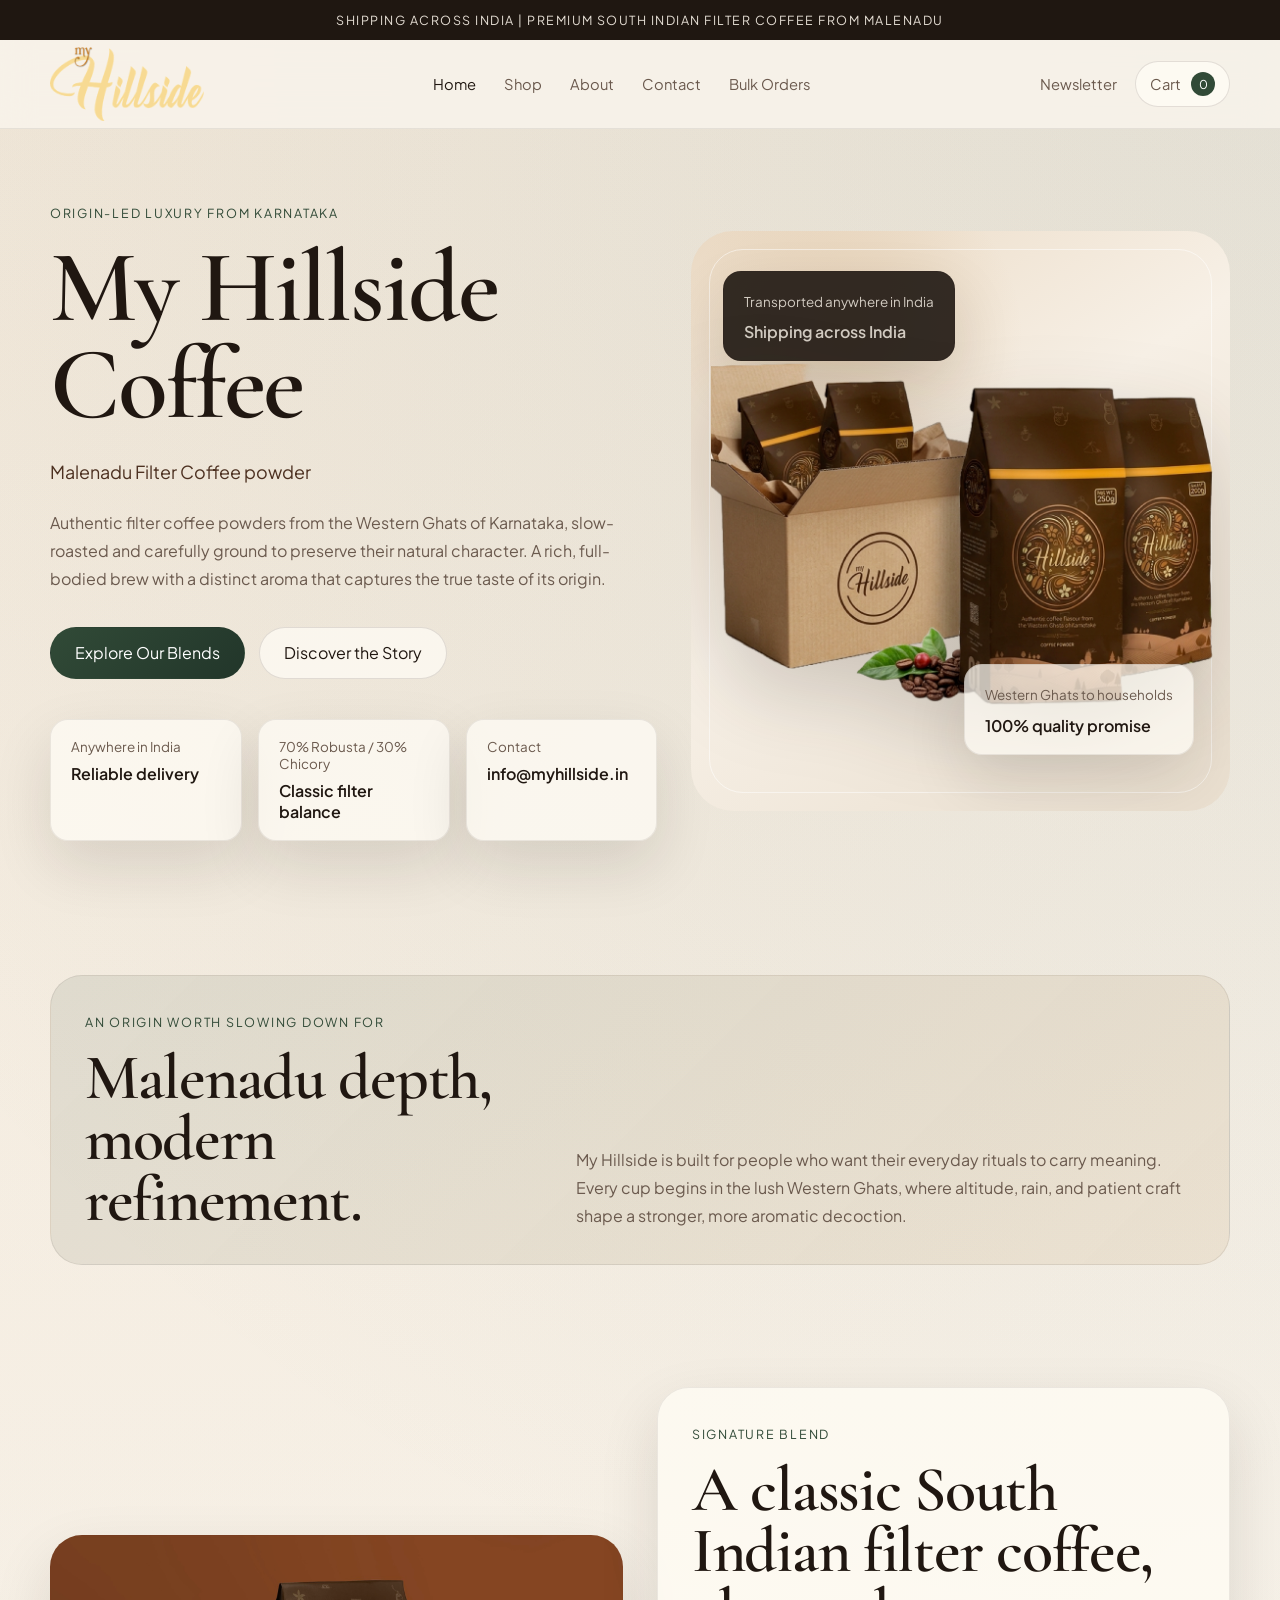
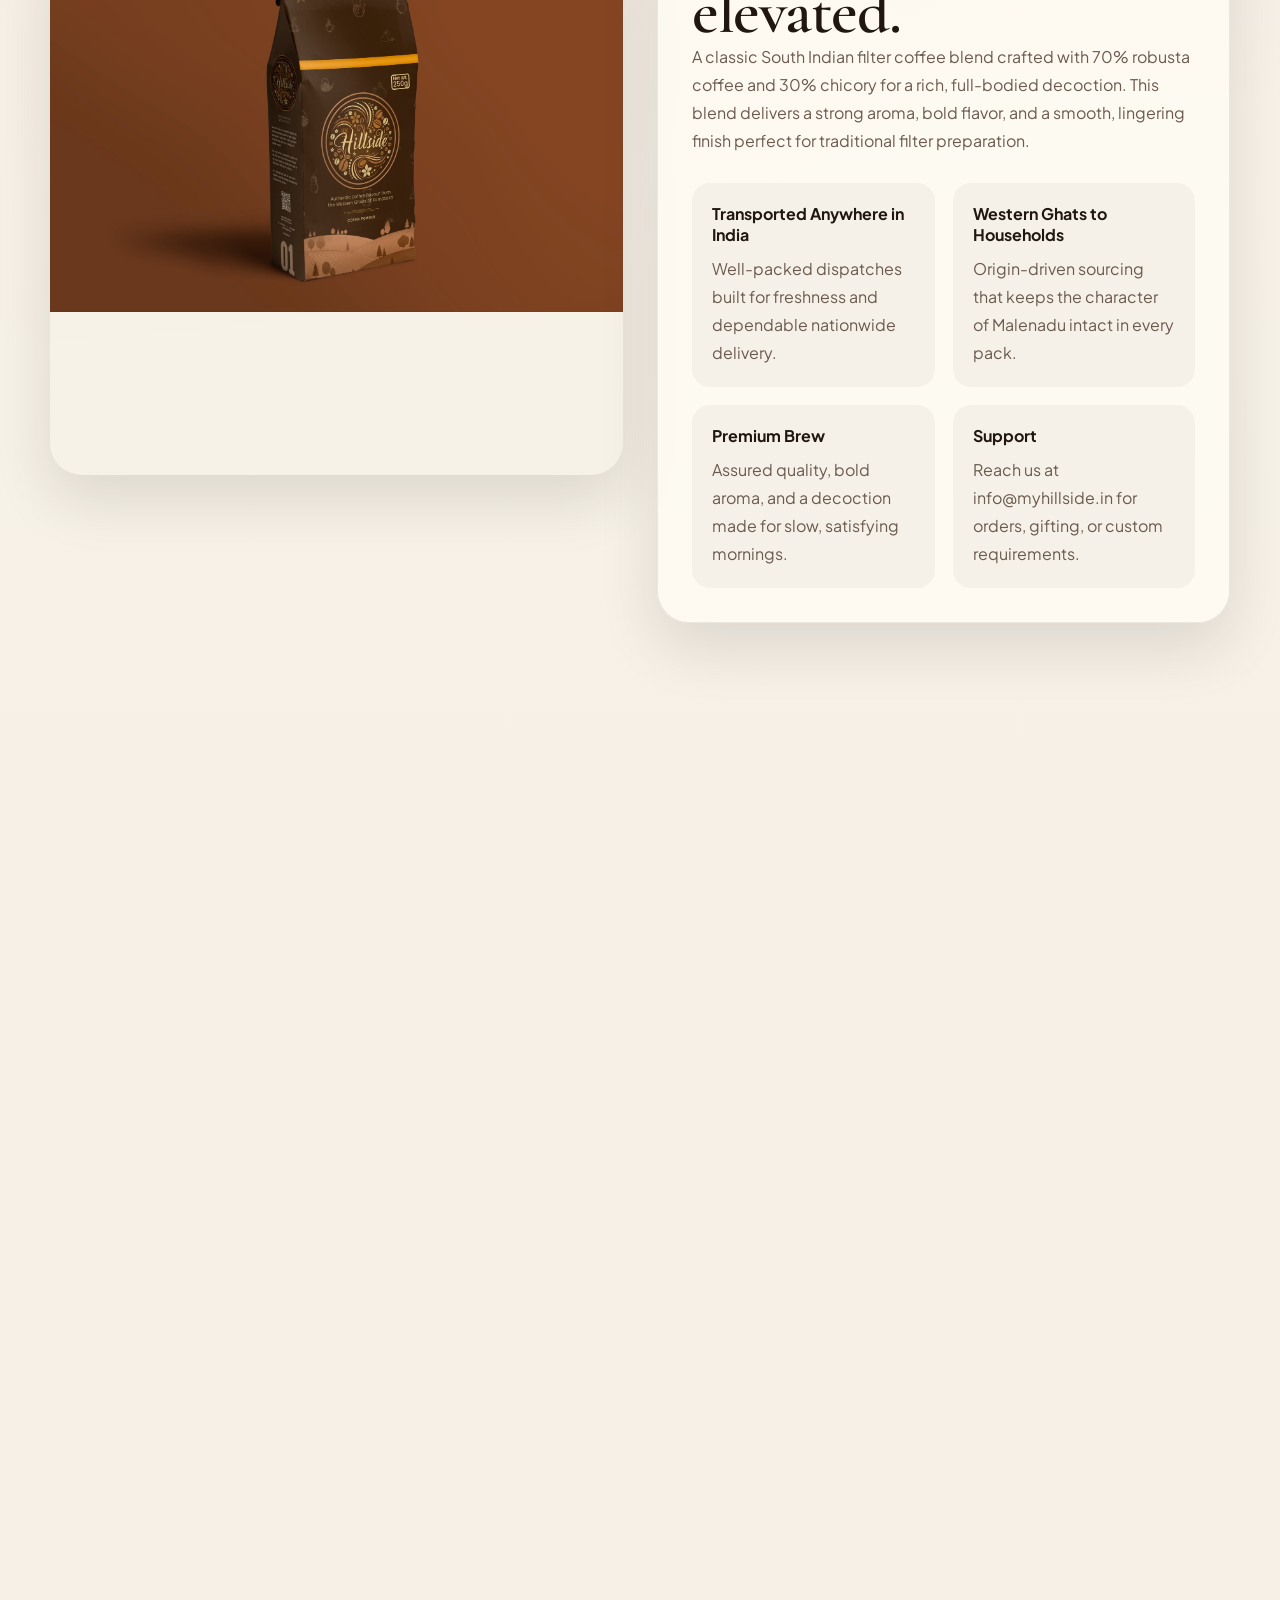
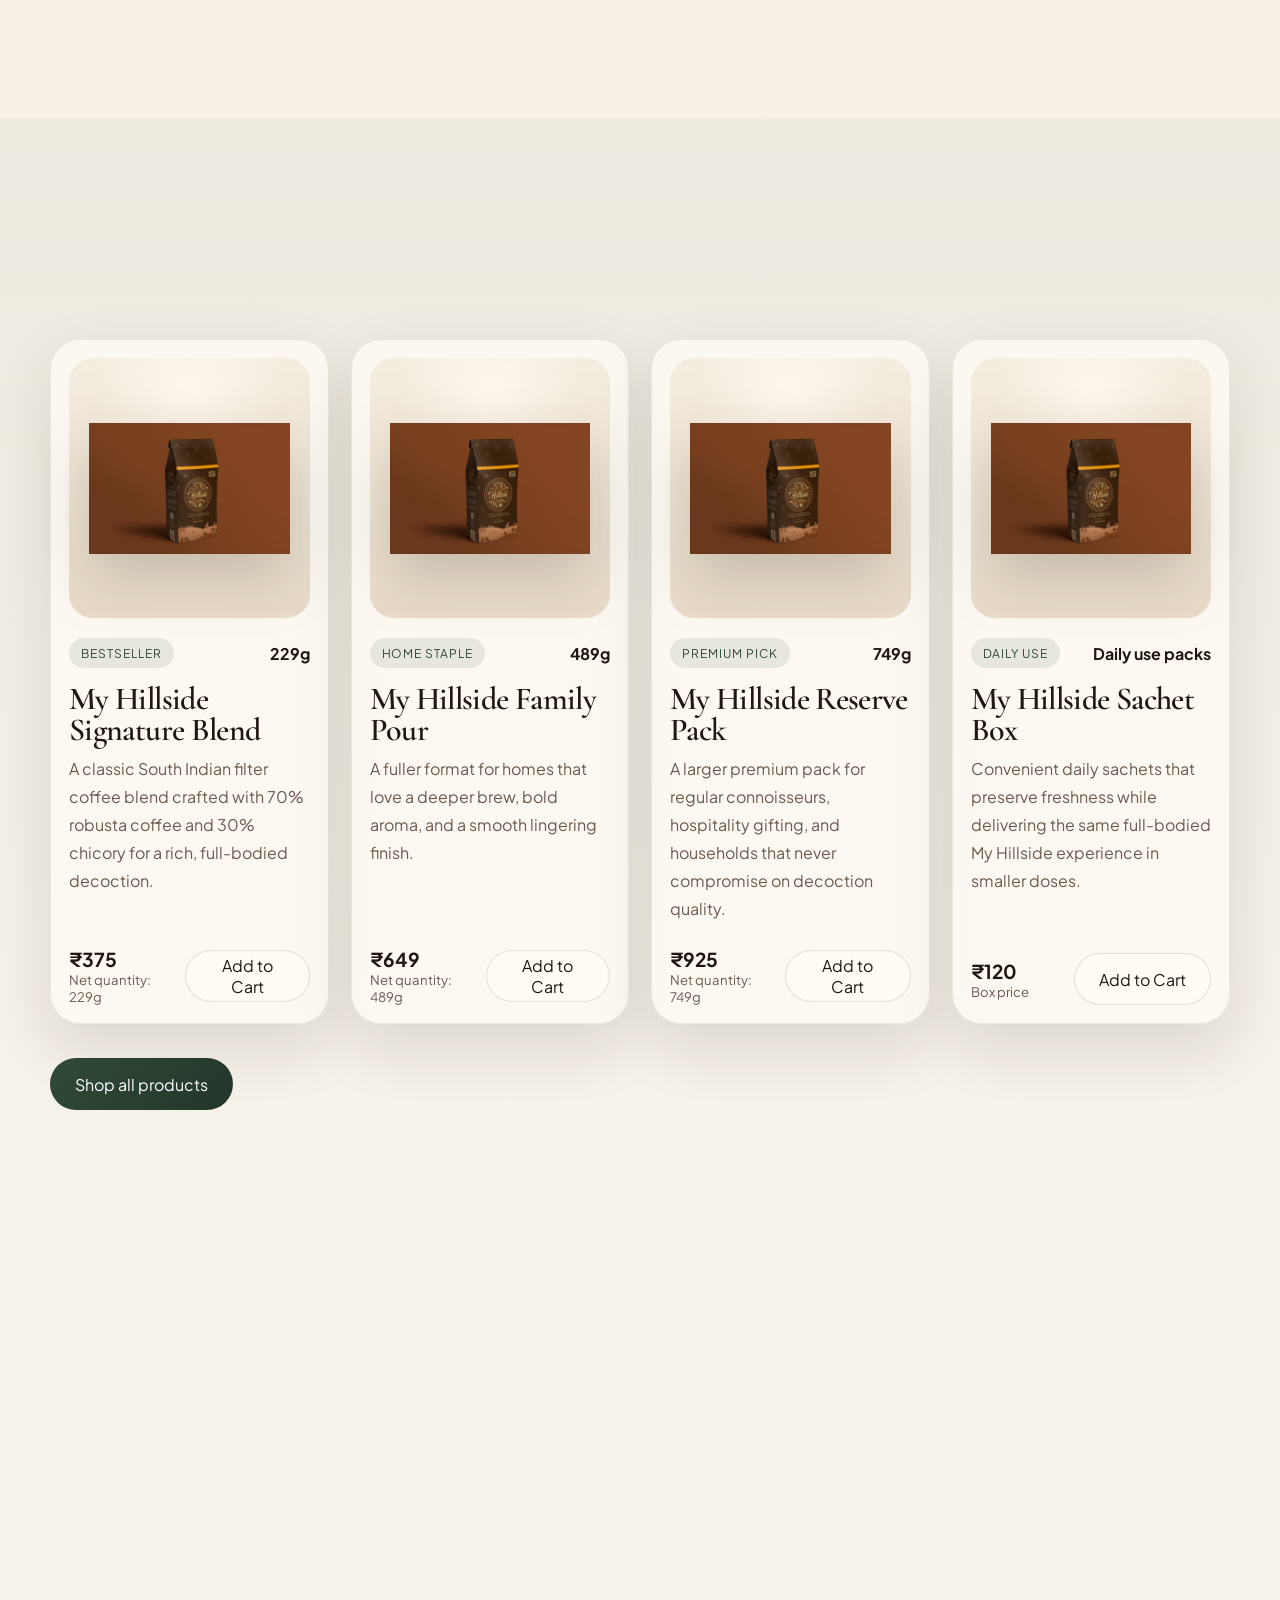
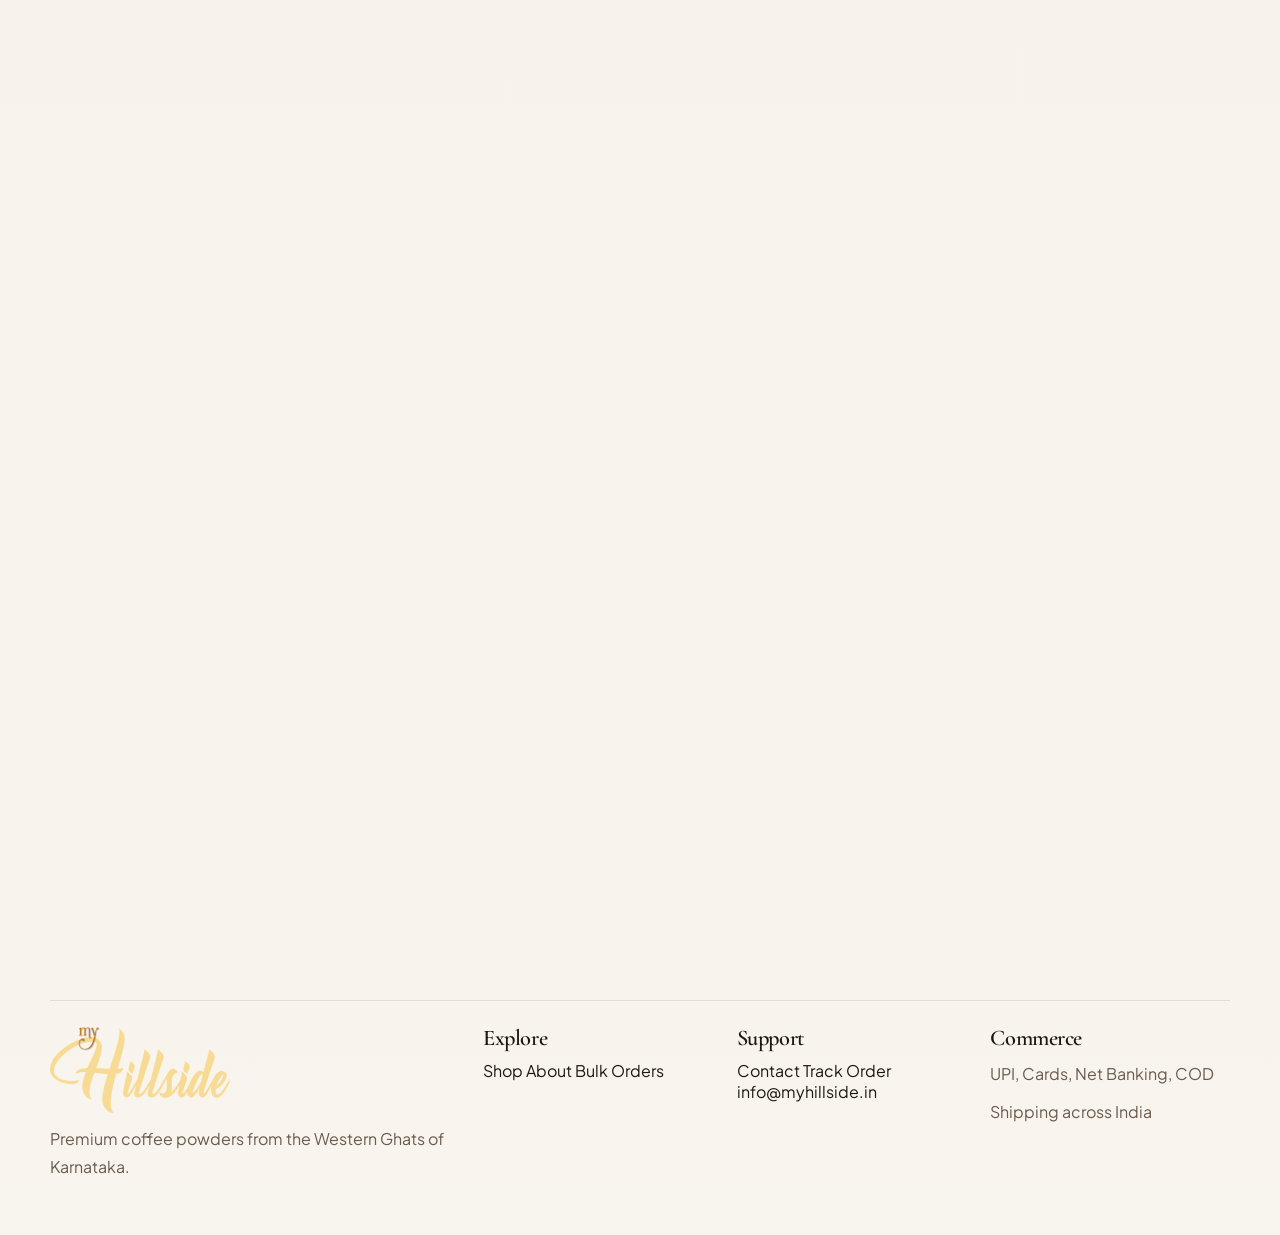
==== index.html @ 34b26cf6 "Initial commit — My Hillside live site Includes all HTML pages, CSS, JS, and image assets. Checkout " ====
<!DOCTYPE html>
<html lang="en">
<head>
  <meta charset="UTF-8">
  <meta name="viewport" content="width=device-width, initial-scale=1.0">
  <title>My Hillside | Premium Malenadu Coffee</title>
  <meta name="description" content="Premium South Indian filter coffee from the misty Western Ghats of Karnataka. Shop authentic Malenadu coffee blends across India.">
  <meta name="keywords" content="My Hillside, Malenadu coffee, South Indian filter coffee, premium coffee powder, Karnataka coffee, Western Ghats coffee">
  <meta name="theme-color" content="#1f1711">
  <meta property="og:title" content="My Hillside | Premium Malenadu Coffee">
  <meta property="og:description" content="From the misty hills of Karnataka's Western Ghats to your cup.">
  <meta property="og:type" content="website">
  <meta property="og:url" content="https://myhillside.in/">
  <meta property="og:image" content="https://myhillside.in/assets/images/hero-pack.png">
  <meta name="twitter:card" content="summary_large_image">
  <link rel="canonical" href="https://myhillside.in/">
  <link rel="icon" href="assets/images/favicon-mark.png" type="image/png">
  <link rel="preconnect" href="https://fonts.googleapis.com">
  <link rel="preconnect" href="https://fonts.gstatic.com" crossorigin>
  <link rel="stylesheet" href="assets/css/styles.css">
  <script type="application/ld+json">
    {
      "@context": "https://schema.org",
      "@type": "Organization",
      "name": "My Hillside",
      "url": "https://myhillside.in",
      "logo": "https://myhillside.in/assets/images/brand-typography.png",
      "contactPoint": {
        "@type": "ContactPoint",
        "contactType": "customer support",
        "email": "info@myhillside.in",
        "areaServed": "IN"
      }
    }
  </script>
  <script src="assets/js/site-config.js" defer></script>
  <script src="assets/js/products.js" defer></script>
  <script src="assets/js/app.js" defer></script>
</head>
<body data-page="home">
  <div class="announcement-bar">Shipping across India | Premium South Indian filter coffee from Malenadu</div>
  <header class="site-header">
    <div class="container header-inner">
      <a class="brand-mark brand-mark-home" href="index.html" aria-label="My Hillside home">
        <img src="assets/images/brand-typography.png" alt="My Hillside" width="180" height="86">
      </a>
      <button class="mobile-nav-toggle" type="button" aria-expanded="false" aria-label="Toggle menu">
        <span></span>
        <span></span>
      </button>
      <nav class="site-nav" data-nav>
        <a class="is-active" href="index.html">Home</a>
        <a href="shop.html">Shop</a>
        <a href="about.html">About</a>
        <a href="contact.html">Contact</a>
        <a href="bulk-orders.html">Bulk Orders</a>
      </nav>
      <div class="header-actions">
        <a class="header-link" href="contact.html#newsletter">Newsletter</a>
        <button class="cart-button" type="button" data-open-cart>
          Cart
          <span class="cart-count" data-cart-count>0</span>
        </button>
      </div>
    </div>
  </header>

  <main>
    <section class="hero-section section-space">
      <div class="container hero-grid">
        <div class="hero-copy reveal">
          <span class="eyebrow">Origin-led luxury from Karnataka</span>
          <h1>My Hillside Coffee</h1>
          <p class="lead">Malenadu Filter Coffee powder</p>
          <p class="hero-body">Authentic filter coffee powders from the Western Ghats of Karnataka, slow-roasted and carefully ground to preserve their natural character. A rich, full-bodied brew with a distinct aroma that captures the true taste of its origin.</p>
          <div class="hero-actions">
            <a class="button button-primary" href="shop.html">Explore Our Blends</a>
            <a class="button button-secondary" href="about.html">Discover the Story</a>
          </div>
          <div class="hero-metrics">
            <div>
              <span>Anywhere in India</span>
              <strong>Reliable delivery</strong>
            </div>
            <div>
              <span>70% Robusta / 30% Chicory</span>
              <strong>Classic filter balance</strong>
            </div>
            <div>
              <span>Contact</span>
              <strong>info@myhillside.in</strong>
            </div>
          </div>
        </div>
        <div class="hero-visual reveal">
          <div class="hero-art">
            <div class="hero-card hero-card-dark">
              <p>Transported anywhere in India</p>
              <strong>Shipping across India</strong>
            </div>
            <img class="hero-pack" src="assets/images/hero-pack.png" alt="My Hillside premium coffee packs" fetchpriority="high">
            <div class="hero-card hero-card-light">
              <p>Western Ghats to households</p>
              <strong>100% quality promise</strong>
            </div>
          </div>
        </div>
      </div>
    </section>

    <section class="story-band">
      <div class="container story-band-grid reveal">
        <div>
          <span class="eyebrow">An origin worth slowing down for</span>
          <h2>Malenadu depth, modern refinement.</h2>
        </div>
        <p>My Hillside is built for people who want their everyday rituals to carry meaning. Every cup begins in the lush Western Ghats, where altitude, rain, and patient craft shape a stronger, more aromatic decoction.</p>
      </div>
    </section>

    <section class="section-space">
      <div class="container split-feature">
        <div class="image-panel reveal">
          <img src="assets/images/product-mockup.jpg" alt="My Hillside coffee pack on warm premium backdrop" loading="lazy">
        </div>
        <div class="copy-panel reveal">
          <span class="eyebrow">Signature blend</span>
          <h2>A classic South Indian filter coffee, elevated.</h2>
          <p>A classic South Indian filter coffee blend crafted with 70% robusta coffee and 30% chicory for a rich, full-bodied decoction. This blend delivers a strong aroma, bold flavor, and a smooth, lingering finish perfect for traditional filter preparation.</p>
          <div class="value-grid">
            <article>
              <strong>Transported Anywhere in India</strong>
              <p>Well-packed dispatches built for freshness and dependable nationwide delivery.</p>
            </article>
            <article>
              <strong>Western Ghats to Households</strong>
              <p>Origin-driven sourcing that keeps the character of Malenadu intact in every pack.</p>
            </article>
            <article>
              <strong>Premium Brew</strong>
              <p>Assured quality, bold aroma, and a decoction made for slow, satisfying mornings.</p>
            </article>
            <article>
              <strong>Support</strong>
              <p>Reach us at info@myhillside.in for orders, gifting, or custom requirements.</p>
            </article>
          </div>
        </div>
      </div>
    </section>

    <section class="section-space process-section">
      <div class="container">
        <div class="section-heading reveal">
          <span class="eyebrow">How we prepare</span>
          <h2>A story of patience, warmth, and proportion.</h2>
          <p>Each batch is made to feel considered. We keep the process honest so the final cup feels layered, rounded, and unmistakably South Indian.</p>
        </div>
        <div class="process-grid">
          <article class="process-card reveal">
            <img src="assets/images/coffee-flowers.png" alt="Coffee flowers and beans" loading="lazy">
            <div>
              <span>01</span>
              <h3>Handpicked coffee seeds</h3>
              <p>We begin with carefully selected beans that carry the strength and aroma expected from Malenadu-grown coffee.</p>
            </div>
          </article>
          <article class="process-card reveal">
            <img src="assets/images/coffee-beans.png" alt="Coffee beans and grounds with leaves" loading="lazy">
            <div>
              <span>02</span>
              <h3>Sun-dried for days</h3>
              <p>The beans are dried gradually to preserve their natural oils, helping build body and fragrance without rushing the process.</p>
            </div>
          </article>
          <article class="process-card reveal">
            <img src="assets/images/process-roast.jpg" alt="Coffee beans being slowly roasted" loading="lazy">
            <div>
              <span>03</span>
              <h3>Slowly roasted</h3>
              <p>Roasting is kept slow and controlled so the blend develops a fuller profile with depth, balance, and warmth.</p>
            </div>
          </article>
          <article class="process-card reveal">
            <img src="assets/images/process-ground.jpg" alt="Ground coffee prepared for blending" loading="lazy">
            <div>
              <span>04</span>
              <h3>Finished with 30% chicory</h3>
              <p>Our final 70:30 ratio creates the classic thick decoction, strong aroma, and smooth lingering finish that defines a premium filter coffee experience.</p>
            </div>
          </article>
        </div>
      </div>
    </section>

    <section class="section-space featured-shop">
      <div class="container">
        <div class="section-heading reveal">
          <span class="eyebrow">Shop the collection</span>
          <h2>Choose your ritual.</h2>
        </div>
        <div class="product-grid" data-product-grid="featured"></div>
        <div class="section-cta reveal">
          <a class="button button-primary" href="shop.html">Shop all products</a>
        </div>
      </div>
    </section>

    <section class="section-space lifestyle-panel">
      <div class="container lifestyle-grid reveal">
        <div>
          <span class="eyebrow">Payments and convenience</span>
          <h2>Designed for premium ease.</h2>
        </div>
        <div class="lifestyle-points">
          <p>Accept UPI, debit cards, credit cards, net banking, and cash on delivery through a Razorpay-style checkout flow.</p>
          <p>Save your cart, track your order, and subscribe for first access to new blends and festive gifting drops.</p>
          <p>Every touchpoint is designed to feel polished, calm, and unmistakably premium.</p>
        </div>
      </div>
    </section>

    <section class="section-space b2b-teaser">
      <div class="container teaser-grid reveal">
        <div>
          <span class="eyebrow">For cafes, hotels, and resellers</span>
          <h2>Wholesale &amp; HoReCa Orders</h2>
          <p>Need consistent supply for hospitality, retail shelves, or corporate gifting? We support bulk inquiries starting at 50kg with custom pricing and monthly recurring orders.</p>
        </div>
        <a class="button button-primary" href="bulk-orders.html">Talk bulk orders</a>
      </div>
    </section>

    <section class="section-space newsletter-block" id="newsletter">
      <div class="container newsletter-card reveal">
        <div>
          <span class="eyebrow">Stay in the loop</span>
          <h2>Receive origin stories, launch drops, and brewing notes.</h2>
        </div>
        <form class="newsletter-form" data-form-type="newsletter">
          <label class="sr-only" for="newsletter-email-home">Email address</label>
          <input id="newsletter-email-home" name="email" type="email" placeholder="Enter your email" required>
          <button class="button button-primary" type="submit">Join the list</button>
        </form>
      </div>
    </section>
  </main>

  <footer class="site-footer">
    <div class="container footer-grid">
      <div>
        <img class="footer-wordmark" src="assets/images/brand-typography.png" alt="My Hillside">
        <p>Premium coffee powders from the Western Ghats of Karnataka.</p>
      </div>
      <div>
        <h3>Explore</h3>
        <a href="shop.html">Shop</a>
        <a href="about.html">About</a>
        <a href="bulk-orders.html">Bulk Orders</a>
      </div>
      <div>
        <h3>Support</h3>
        <a href="contact.html">Contact</a>
        <a href="contact.html#tracking">Track Order</a>
        <a href="mailto:info@myhillside.in">info@myhillside.in</a>
      </div>
      <div>
        <h3>Commerce</h3>
        <p>UPI, Cards, Net Banking, COD</p>
        <p>Shipping across India</p>
      </div>
    </div>
  </footer>

  <div class="cart-drawer" data-cart-drawer aria-hidden="true">
    <div class="cart-backdrop" data-close-cart></div>
    <aside class="cart-panel">
      <button class="cart-close" type="button" data-close-cart aria-label="Close cart">+</button>
      <div class="cart-panel-header">
        <span class="eyebrow">Your selections</span>
        <h2>Shopping cart</h2>
      </div>
      <div class="cart-items" data-cart-items></div>
      <div class="cart-summary">
        <div><span>Subtotal</span><strong data-cart-subtotal>₹0</strong></div>
        <div><span>Shipping</span><strong data-cart-shipping>Calculated at checkout</strong></div>
        <div><span>Total</span><strong data-cart-total>₹0</strong></div>
      </div>
      <button class="button button-primary button-block" type="button" data-open-checkout>Proceed to Checkout</button>
    </aside>
  </div>

  <div class="checkout-modal" data-checkout-modal aria-hidden="true">
    <div class="checkout-backdrop" data-close-checkout></div>
    <section class="checkout-panel">
      <button class="cart-close" type="button" data-close-checkout aria-label="Close checkout">+</button>
      <span class="eyebrow">Secure checkout</span>
      <h2>Complete your order</h2>
      <form class="checkout-form" data-checkout-form>
        <input name="name" type="text" placeholder="Full name" required>
        <input name="phone" type="tel" placeholder="Phone number" required>
        <input name="email" type="email" placeholder="Email address" required>
        <textarea name="address" placeholder="Delivery address" rows="4" required></textarea>
        <div class="field-row">
          <input name="city" type="text" placeholder="City" required>
          <input name="pincode" type="text" placeholder="PIN code" required>
        </div>
        <div class="payment-options">
          <label><input type="radio" name="paymentMethod" value="upi" checked> UPI</label>
          <label><input type="radio" name="paymentMethod" value="card"> Debit/Credit Card</label>
          <label><input type="radio" name="paymentMethod" value="netbanking"> Net Banking</label>
          <label><input type="radio" name="paymentMethod" value="cod"> Cash on Delivery</label>
        </div>
        <button class="button button-primary button-block" type="submit">Pay Securely</button>
        <p class="form-note">Razorpay-style checkout is ready to activate once you add your live key in <code>assets/js/site-config.js</code>.</p>
      </form>
      <div class="checkout-success" data-checkout-success hidden>
        <h3>Order placed successfully.</h3>
        <p data-checkout-message></p>
        <a class="button button-secondary" href="contact.html#tracking">Track your order</a>
      </div>
    </section>
  </div>

  <a class="whatsapp-fab is-hidden" data-whatsapp-link href="#" target="_blank" rel="noopener">WhatsApp</a>
</body>
</html>
---- assets/css/styles.css ----
@import url("https://fonts.googleapis.com/css2?family=Cormorant+Garamond:wght@500;600;700&family=Plus+Jakarta+Sans:wght@400;500;600;700&display=swap");

:root {
  --bg: #f5efe6;
  --surface: #fbf8f2;
  --surface-strong: #f1e3d0;
  --card: rgba(255, 252, 245, 0.76);
  --ink: #201711;
  --muted: #6b5a4e;
  --line: rgba(32, 23, 17, 0.12);
  --coffee: #4d3121;
  --coffee-deep: #1f1711;
  --forest: #314a37;
  --gold: #c19153;
  --shadow: 0 24px 60px rgba(31, 23, 17, 0.12);
  --radius-xl: 32px;
  --radius-lg: 24px;
  --radius-md: 18px;
  --container: min(1180px, calc(100vw - 32px));
}

*,
*::before,
*::after {
  box-sizing: border-box;
}

html {
  scroll-behavior: smooth;
}

body {
  margin: 0;
  font-family: "Plus Jakarta Sans", sans-serif;
  color: var(--ink);
  background:
    radial-gradient(circle at top left, rgba(193, 145, 83, 0.12), transparent 32%),
    radial-gradient(circle at top right, rgba(49, 74, 55, 0.1), transparent 28%),
    linear-gradient(180deg, #f9f4ec 0%, #f6f0e6 45%, #f8f4ee 100%);
}

img {
  display: block;
  max-width: 100%;
}

a {
  color: inherit;
  text-decoration: none;
}

button,
input,
textarea {
  font: inherit;
}

.container {
  width: var(--container);
  margin: 0 auto;
}

.section-space {
  padding: 88px 0;
}

.announcement-bar {
  padding: 12px 16px;
  background: var(--coffee-deep);
  color: rgba(255, 248, 238, 0.88);
  text-align: center;
  font-size: 0.78rem;
  letter-spacing: 0.12em;
  text-transform: uppercase;
}

.site-header {
  position: sticky;
  top: 0;
  z-index: 30;
  backdrop-filter: blur(16px);
  background: rgba(249, 244, 236, 0.86);
  border-bottom: 1px solid rgba(32, 23, 17, 0.08);
}

.header-inner {
  display: grid;
  grid-template-columns: auto 1fr auto;
  align-items: center;
  gap: 20px;
  min-height: 88px;
}

.brand-mark img {
  width: 54px;
  height: 54px;
  object-fit: contain;
}

.brand-mark-home img {
  width: clamp(116px, 12vw, 168px);
  height: auto;
}

.header-wordmark {
  width: clamp(116px, 12vw, 168px);
  height: auto;
  object-fit: contain;
}

.site-nav {
  display: flex;
  justify-content: center;
  gap: 28px;
}

.site-nav a,
.header-link,
.cart-button {
  font-size: 0.92rem;
  color: var(--muted);
  transition: color 180ms ease;
}

.site-nav a:hover,
.site-nav a.is-active,
.header-link:hover,
.cart-button:hover {
  color: var(--ink);
}

.header-actions {
  display: flex;
  align-items: center;
  justify-content: flex-end;
  gap: 18px;
}

.cart-button {
  display: inline-flex;
  align-items: center;
  gap: 10px;
  padding: 10px 14px;
  border-radius: 999px;
  border: 1px solid var(--line);
  background: rgba(255, 252, 245, 0.75);
  cursor: pointer;
}

.cart-count {
  display: inline-grid;
  place-items: center;
  min-width: 24px;
  height: 24px;
  padding: 0 7px;
  border-radius: 999px;
  background: var(--forest);
  color: #fff;
  font-size: 0.76rem;
}

.mobile-nav-toggle {
  display: none;
  justify-self: end;
  width: 48px;
  height: 48px;
  padding: 0;
  border: 1px solid var(--line);
  border-radius: 999px;
  background: rgba(255, 252, 245, 0.76);
}

.mobile-nav-toggle span {
  display: block;
  width: 18px;
  height: 2px;
  margin: 6px auto;
  background: var(--ink);
}

.eyebrow {
  display: inline-block;
  margin-bottom: 18px;
  color: var(--forest);
  letter-spacing: 0.14em;
  font-size: 0.78rem;
  text-transform: uppercase;
}

h1,
h2,
h3 {
  margin: 0;
  font-family: "Cormorant Garamond", serif;
  font-weight: 600;
  line-height: 0.95;
  letter-spacing: -0.02em;
}

h1 {
  font-size: clamp(3rem, 8vw, 6.4rem);
}

h2 {
  font-size: clamp(2.25rem, 5vw, 4rem);
}

h3 {
  font-size: clamp(1.35rem, 3vw, 2rem);
}

p {
  margin: 0;
  color: var(--muted);
  line-height: 1.75;
}

.lead {
  margin-top: 22px;
  font-size: 1.12rem;
  color: var(--coffee);
}

.hero-body,
.page-hero p {
  margin-top: 22px;
  max-width: 580px;
}

.hero-section {
  padding: 72px 0 100px;
}

.hero-grid,
.page-hero-grid,
.split-feature,
.teaser-grid,
.lifestyle-grid,
.story-band-grid,
.form-layout,
.two-column-panel {
  display: grid;
  gap: 34px;
}

.hero-grid {
  grid-template-columns: 1.06fr 0.94fr;
  align-items: center;
}

.hero-actions,
.section-cta {
  display: flex;
  flex-wrap: wrap;
  gap: 14px;
  margin-top: 34px;
}

.button {
  display: inline-flex;
  align-items: center;
  justify-content: center;
  min-height: 52px;
  padding: 0 24px;
  border: 1px solid transparent;
  border-radius: 999px;
  cursor: pointer;
  transition: transform 180ms ease, box-shadow 180ms ease, background 180ms ease, color 180ms ease;
}

.button:hover {
  transform: translateY(-2px);
  box-shadow: 0 18px 30px rgba(31, 23, 17, 0.14);
}

.button-primary {
  background: linear-gradient(135deg, var(--forest), #22362a);
  color: #fff;
}

.button-secondary {
  background: rgba(255, 252, 245, 0.72);
  border-color: var(--line);
  color: var(--ink);
}

.button-block {
  width: 100%;
}

.hero-metrics {
  display: grid;
  grid-template-columns: repeat(3, minmax(0, 1fr));
  gap: 16px;
  margin-top: 40px;
}

.hero-metrics div,
.hero-card,
.list-card,
.contact-cards article {
  padding: 18px 20px;
  border: 1px solid rgba(32, 23, 17, 0.08);
  border-radius: var(--radius-md);
  background: rgba(255, 252, 245, 0.72);
  box-shadow: var(--shadow);
}

.hero-metrics span,
.hero-card p,
.contact-cards span {
  display: block;
  color: var(--muted);
  font-size: 0.84rem;
}

.hero-metrics strong,
.hero-card strong,
.contact-cards strong,
.contact-cards a {
  display: block;
  margin-top: 8px;
  color: var(--ink);
  font-weight: 600;
}

.hero-art {
  position: relative;
  min-height: 580px;
  border-radius: 42px;
  background:
    radial-gradient(circle at 30% 18%, rgba(193, 145, 83, 0.22), transparent 28%),
    radial-gradient(circle at 72% 66%, rgba(49, 74, 55, 0.18), transparent 26%),
    linear-gradient(145deg, #ead9c3 0%, #f7f0e6 46%, #e9dece 100%);
  overflow: hidden;
}

.hero-art::before {
  content: "";
  position: absolute;
  inset: 18px;
  border-radius: 34px;
  border: 1px solid rgba(255, 255, 255, 0.5);
}

.hero-pack {
  position: absolute;
  right: -20px;
  bottom: 0;
  width: min(620px, 100%);
  filter: drop-shadow(0 30px 40px rgba(31, 23, 17, 0.18));
}

.hero-card {
  position: absolute;
  max-width: 240px;
}

.hero-card-dark {
  top: 40px;
  left: 32px;
  background: rgba(31, 23, 17, 0.9);
  color: rgba(255, 248, 238, 0.78);
}

.hero-card-dark strong,
.hero-card-dark p {
  color: inherit;
}

.hero-card-light {
  right: 36px;
  bottom: 56px;
}

.story-band {
  padding: 34px 0;
}

.story-band-grid {
  grid-template-columns: 0.85fr 1.15fr;
  align-items: end;
  padding: 34px;
  border-radius: var(--radius-xl);
  background: linear-gradient(135deg, rgba(49, 74, 55, 0.1), rgba(193, 145, 83, 0.12));
  border: 1px solid rgba(32, 23, 17, 0.08);
}

.split-feature,
.two-column-panel,
.teaser-grid {
  grid-template-columns: repeat(2, minmax(0, 1fr));
  align-items: center;
}

.image-panel img,
.process-card img {
  width: 100%;
  height: 100%;
  object-fit: cover;
}

.image-panel {
  min-height: 540px;
  overflow: hidden;
  border-radius: var(--radius-xl);
  box-shadow: var(--shadow);
}

.copy-panel,
.newsletter-card,
.timeline-item,
.form-card {
  padding: 34px;
  border-radius: var(--radius-xl);
  background: rgba(255, 252, 245, 0.74);
  border: 1px solid rgba(32, 23, 17, 0.08);
  box-shadow: var(--shadow);
}

.value-grid {
  display: grid;
  grid-template-columns: repeat(2, minmax(0, 1fr));
  gap: 18px;
  margin-top: 28px;
}

.value-grid article {
  padding: 20px;
  border-radius: var(--radius-md);
  background: rgba(245, 239, 230, 0.8);
}

.value-grid strong {
  display: block;
  margin-bottom: 10px;
}

.section-heading {
  max-width: 700px;
}

.section-heading p {
  margin-top: 18px;
}

.process-grid {
  display: grid;
  grid-template-columns: repeat(2, minmax(0, 1fr));
  gap: 24px;
  margin-top: 36px;
}

.process-card {
  display: grid;
  grid-template-columns: 180px 1fr;
  gap: 20px;
  align-items: center;
  overflow: hidden;
  min-height: 220px;
  padding: 18px;
  border-radius: var(--radius-xl);
  border: 1px solid rgba(32, 23, 17, 0.08);
  background: rgba(255, 252, 245, 0.76);
  box-shadow: var(--shadow);
}

.process-card img {
  border-radius: var(--radius-lg);
  min-height: 184px;
}

.process-card span,
.timeline-item span {
  display: inline-block;
  margin-bottom: 10px;
  color: var(--gold);
  font-size: 0.9rem;
  font-weight: 700;
  letter-spacing: 0.08em;
}

.featured-shop {
  background: linear-gradient(180deg, rgba(49, 74, 55, 0.04), transparent);
}

.product-grid {
  display: grid;
  grid-template-columns: repeat(4, minmax(0, 1fr));
  gap: 22px;
  margin-top: 34px;
}

.product-card {
  display: flex;
  flex-direction: column;
  min-height: 100%;
  padding: 18px;
  border-radius: 30px;
  background: rgba(255, 252, 245, 0.78);
  border: 1px solid rgba(32, 23, 17, 0.08);
  box-shadow: var(--shadow);
  transition: transform 220ms ease, box-shadow 220ms ease;
}

.product-card:hover {
  transform: translateY(-6px);
  box-shadow: 0 26px 50px rgba(31, 23, 17, 0.16);
}

.product-image-wrap {
  display: grid;
  place-items: center;
  min-height: 260px;
  padding: 20px;
  border-radius: 24px;
  background:
    radial-gradient(circle at 50% 12%, rgba(255, 248, 238, 0.88), transparent 36%),
    linear-gradient(180deg, rgba(244, 236, 223, 0.96), rgba(229, 214, 194, 0.88));
}

.product-image-wrap img {
  max-height: 252px;
  object-fit: contain;
  object-position: center;
  filter: drop-shadow(0 24px 28px rgba(31, 23, 17, 0.18));
  transition: transform 220ms ease;
}

.product-card:hover .product-image-wrap img {
  transform: scale(1.04);
}

.product-meta {
  display: flex;
  align-items: center;
  justify-content: space-between;
  gap: 12px;
  margin-top: 20px;
}

.product-meta span {
  display: inline-flex;
  align-items: center;
  justify-content: center;
  height: 30px;
  padding: 0 12px;
  border-radius: 999px;
  background: rgba(49, 74, 55, 0.1);
  color: var(--forest);
  font-size: 0.75rem;
  letter-spacing: 0.08em;
  text-transform: uppercase;
}

.product-card h3 {
  margin-top: 16px;
  font-size: 2rem;
}

.product-card p {
  margin-top: 10px;
}

.product-footer {
  display: flex;
  align-items: center;
  justify-content: space-between;
  gap: 16px;
  margin-top: auto;
  padding-top: 24px;
}

.product-price {
  display: block;
  color: var(--ink);
  font-size: 1.2rem;
  font-weight: 700;
}

.product-note {
  display: block;
  color: var(--muted);
  font-size: 0.82rem;
}

.page-hero {
  padding: 72px 0 40px;
}

.page-hero-shop {
  padding-bottom: 20px;
}

.page-hero-grid {
  grid-template-columns: repeat(2, minmax(0, 1fr));
  align-items: center;
}

.page-hero-stats,
.contact-cards,
.timeline-grid {
  display: grid;
  gap: 18px;
}

.page-hero-stats div {
  padding: 20px;
  border-radius: var(--radius-md);
  background: rgba(255, 252, 245, 0.78);
  border: 1px solid rgba(32, 23, 17, 0.08);
  box-shadow: var(--shadow);
}

.page-hero-stats strong {
  display: block;
  color: var(--ink);
  font-size: 1.1rem;
}

.page-hero-stats span {
  display: block;
  margin-top: 6px;
  color: var(--muted);
}

.filter-bar {
  display: flex;
  flex-wrap: wrap;
  gap: 12px;
}

.filter-button {
  min-height: 44px;
  padding: 0 18px;
  border: 1px solid var(--line);
  border-radius: 999px;
  background: rgba(255, 252, 245, 0.74);
  color: var(--muted);
  cursor: pointer;
}

.filter-button.is-active {
  background: var(--coffee-deep);
  color: #fff;
}

.list-card {
  display: grid;
  gap: 14px;
}

.lifestyle-panel {
  padding-top: 24px;
}

.lifestyle-grid,
.newsletter-card,
.teaser-grid {
  padding: 34px;
  border-radius: var(--radius-xl);
  background: linear-gradient(135deg, rgba(31, 23, 17, 0.96), rgba(64, 43, 30, 0.96));
  color: rgba(255, 248, 238, 0.86);
}

.lifestyle-grid p,
.newsletter-card p,
.teaser-grid p {
  color: rgba(255, 248, 238, 0.7);
}

.lifestyle-points,
.footer-grid,
.newsletter-form {
  display: grid;
  gap: 14px;
}

.newsletter-card {
  grid-template-columns: 1.2fr 0.8fr;
  align-items: center;
}

.newsletter-form {
  grid-template-columns: 1fr auto;
}

.newsletter-form input,
.checkout-form input,
.checkout-form textarea,
.form-card input,
.form-card textarea {
  width: 100%;
  min-height: 54px;
  padding: 14px 16px;
  border: 1px solid rgba(32, 23, 17, 0.12);
  border-radius: 16px;
  background: rgba(255, 252, 245, 0.95);
  color: var(--ink);
}

.form-layout {
  grid-template-columns: repeat(2, minmax(0, 1fr));
  align-items: start;
}

.field-row {
  display: grid;
  grid-template-columns: repeat(2, minmax(0, 1fr));
  gap: 14px;
}

.payment-options {
  display: grid;
  grid-template-columns: repeat(2, minmax(0, 1fr));
  gap: 12px;
  margin-bottom: 12px;
}

.payment-options label,
.checkbox-label {
  display: flex;
  align-items: center;
  gap: 8px;
  padding: 10px 14px;
  border: 1.5px solid var(--line);
  border-radius: 12px;
  background: rgba(255, 252, 245, 0.95);
  color: var(--ink);
  cursor: pointer;
  font-size: 0.9rem;
  transition: border-color 160ms ease, background 160ms ease;
}

.payment-options label:has(input:checked) {
  border-color: var(--forest);
  background: rgba(49, 74, 55, 0.07);
  color: var(--forest);
}

.payment-options input[type="radio"] {
  accent-color: var(--forest);
  flex-shrink: 0;
  width: 16px;
  height: 16px;
}

.form-note {
  font-size: 0.85rem;
}

.tracking-result {
  margin-top: 20px;
  padding: 18px;
  border-radius: 16px;
  background: rgba(245, 239, 230, 0.85);
  color: var(--muted);
}

.timeline-grid {
  grid-template-columns: repeat(3, minmax(0, 1fr));
}

.timeline-item h2,
.form-card h2 {
  margin-bottom: 18px;
}

.site-footer {
  padding: 30px 0 44px;
}

.footer-grid {
  grid-template-columns: 1.4fr 0.8fr 0.8fr 0.8fr;
  padding-top: 26px;
  border-top: 1px solid rgba(32, 23, 17, 0.1);
}

.footer-grid h3 {
  margin-bottom: 12px;
  font-size: 1.4rem;
}

.footer-grid a,
.footer-grid p {
  margin-bottom: 10px;
}

.footer-wordmark {
  width: 180px;
  margin-bottom: 12px;
}

.cart-drawer,
.checkout-modal {
  position: fixed;
  inset: 0;
  z-index: 60;
  pointer-events: none;
  opacity: 0;
  transition: opacity 220ms ease;
}

.cart-drawer.is-open,
.checkout-modal.is-open {
  opacity: 1;
  pointer-events: auto;
}

.cart-backdrop,
.checkout-backdrop {
  position: absolute;
  inset: 0;
  background: rgba(31, 23, 17, 0.42);
}

.cart-panel,
.checkout-panel {
  position: absolute;
  right: 0;
  top: 0;
  height: 100%;
  width: min(540px, 100%);
  padding: 26px;
  background: #fffaf3;
  transform: translateX(100%);
  transition: transform 240ms ease;
  overflow-y: auto;
}

.checkout-panel {
  width: min(620px, 100%);
  padding-top: 64px;
}

.cart-drawer.is-open .cart-panel,
.checkout-modal.is-open .checkout-panel {
  transform: translateX(0);
}

.cart-close {
  position: absolute;
  top: 14px;
  right: 14px;
  width: 36px;
  height: 36px;
  border: 1px solid var(--line);
  border-radius: 999px;
  background: rgba(255, 252, 245, 0.9);
  color: var(--ink);
  font-size: 1.25rem;
  line-height: 1;
  transform: rotate(45deg);
  cursor: pointer;
  display: flex;
  align-items: center;
  justify-content: center;
}

.cart-panel-header {
  padding-top: 40px;
}

.cart-items {
  display: grid;
  gap: 14px;
  margin-top: 24px;
}

.cart-item {
  display: grid;
  grid-template-columns: 72px 1fr auto;
  gap: 14px;
  align-items: center;
  padding: 12px;
  border: 1px solid var(--line);
  border-radius: 18px;
  background: rgba(245, 239, 230, 0.54);
}

.cart-item img {
  width: 72px;
  height: 72px;
  object-fit: contain;
  border-radius: 14px;
  background: rgba(255, 252, 245, 0.72);
}

.cart-item strong,
.cart-summary strong {
  color: var(--ink);
}

.cart-item button {
  padding: 8px 10px;
  border: 0;
  border-radius: 999px;
  background: rgba(49, 74, 55, 0.1);
  color: var(--forest);
  cursor: pointer;
}

.cart-summary {
  display: grid;
  gap: 10px;
  padding: 20px 0;
}

.cart-summary div {
  display: flex;
  align-items: center;
  justify-content: space-between;
}

.checkout-form {
  display: grid;
  gap: 14px;
  margin-top: 24px;
}

.checkout-success {
  margin-top: 26px;
  padding: 22px;
  border-radius: 18px;
  background: rgba(49, 74, 55, 0.1);
}

.whatsapp-fab {
  position: fixed;
  right: 18px;
  bottom: 18px;
  z-index: 35;
  display: inline-flex;
  align-items: center;
  justify-content: center;
  min-height: 52px;
  padding: 0 20px;
  border-radius: 999px;
  background: #1f9d55;
  color: #fff;
  box-shadow: 0 18px 34px rgba(31, 157, 85, 0.3);
}

.is-hidden {
  display: none !important;
}

.sr-only {
  position: absolute;
  width: 1px;
  height: 1px;
  padding: 0;
  margin: -1px;
  overflow: hidden;
  clip: rect(0, 0, 0, 0);
  white-space: nowrap;
  border: 0;
}

.reveal {
  opacity: 0;
  transform: translateY(22px);
  transition: opacity 600ms ease, transform 600ms ease;
}

.reveal.is-visible {
  opacity: 1;
  transform: translateY(0);
}

@media (max-width: 1100px) {
  .hero-grid,
  .split-feature,
  .process-grid,
  .story-band-grid,
  .page-hero-grid,
  .form-layout,
  .timeline-grid,
  .product-grid,
  .footer-grid,
  .two-column-panel {
    grid-template-columns: repeat(2, minmax(0, 1fr));
  }

  .product-grid {
    grid-template-columns: repeat(2, minmax(0, 1fr));
  }
}

@media (max-width: 860px) {
  .header-inner {
    grid-template-columns: auto auto 1fr;
  }

  .mobile-nav-toggle {
    display: inline-block;
  }

  .site-nav {
    position: absolute;
    left: 16px;
    right: 16px;
    top: calc(100% + 8px);
    display: none;
    flex-direction: column;
    padding: 20px;
    border-radius: 24px;
    background: rgba(255, 252, 245, 0.98);
    border: 1px solid rgba(32, 23, 17, 0.08);
    box-shadow: var(--shadow);
  }

  .site-nav.is-open {
    display: flex;
  }

  .header-actions {
    gap: 10px;
  }

  .header-wordmark {
    width: 132px;
  }

  .header-link {
    display: none;
  }

  .hero-grid,
  .split-feature,
  .story-band-grid,
  .page-hero-grid,
  .teaser-grid,
  .lifestyle-grid,
  .newsletter-card,
  .form-layout,
  .timeline-grid,
  .footer-grid,
  .two-column-panel,
  .value-grid,
  .hero-metrics,
  .process-grid,
  .payment-options,
  .field-row {
    grid-template-columns: 1fr;
  }

  .hero-art {
    min-height: 480px;
  }

  .hero-card {
    max-width: 200px;
  }

  .process-card {
    grid-template-columns: 1fr;
  }

  .process-card img {
    min-height: 220px;
  }
}

@media (max-width: 640px) {
  .cart-panel,
  .checkout-panel {
    width: 100%;
    padding: 16px;
    padding-top: 58px;
  }

  .checkout-form input,
  .checkout-form textarea {
    font-size: 16px; /* prevent iOS auto-zoom on focus */
    min-height: 48px;
  }

  .payment-options {
    grid-template-columns: 1fr 1fr;
    gap: 8px;
  }

  .payment-options label {
    padding: 10px 10px;
    font-size: 0.82rem;
  }

  .section-space {
    padding: 68px 0;
  }

  .announcement-bar {
    font-size: 0.68rem;
  }

  .hero-section {
    padding-top: 42px;
  }

  .hero-art {
    min-height: 420px;
  }

  .hero-pack {
    width: calc(100% + 40px);
    right: -22px;
  }

  .hero-card-dark {
    top: 20px;
    left: 18px;
  }

  .hero-card-light {
    right: 20px;
    bottom: 28px;
  }

  .product-grid {
    grid-template-columns: 1fr;
  }

  .newsletter-form {
    grid-template-columns: 1fr;
  }

  .copy-panel,
  .newsletter-card,
  .timeline-item,
  .form-card,
  .lifestyle-grid,
  .teaser-grid,
  .story-band-grid {
    padding: 24px;
  }

  .image-panel {
    min-height: 380px;
  }
}
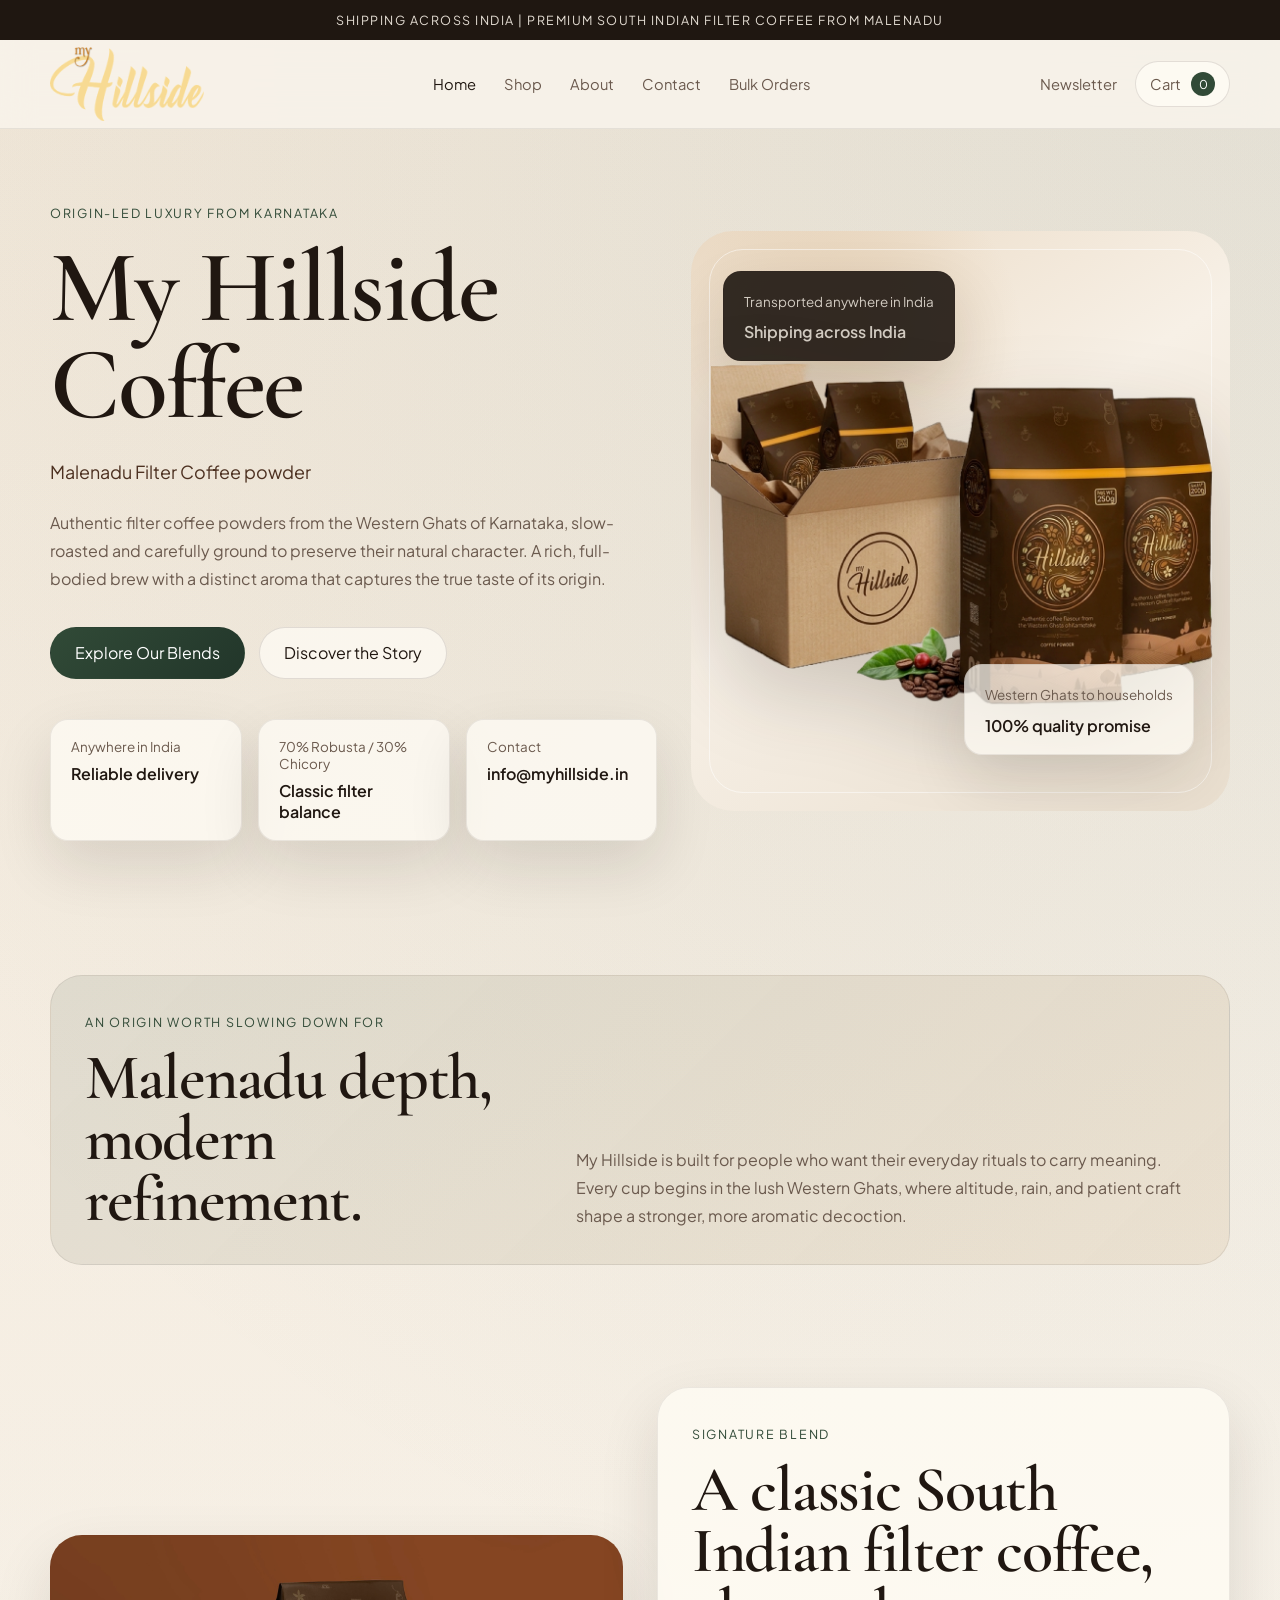
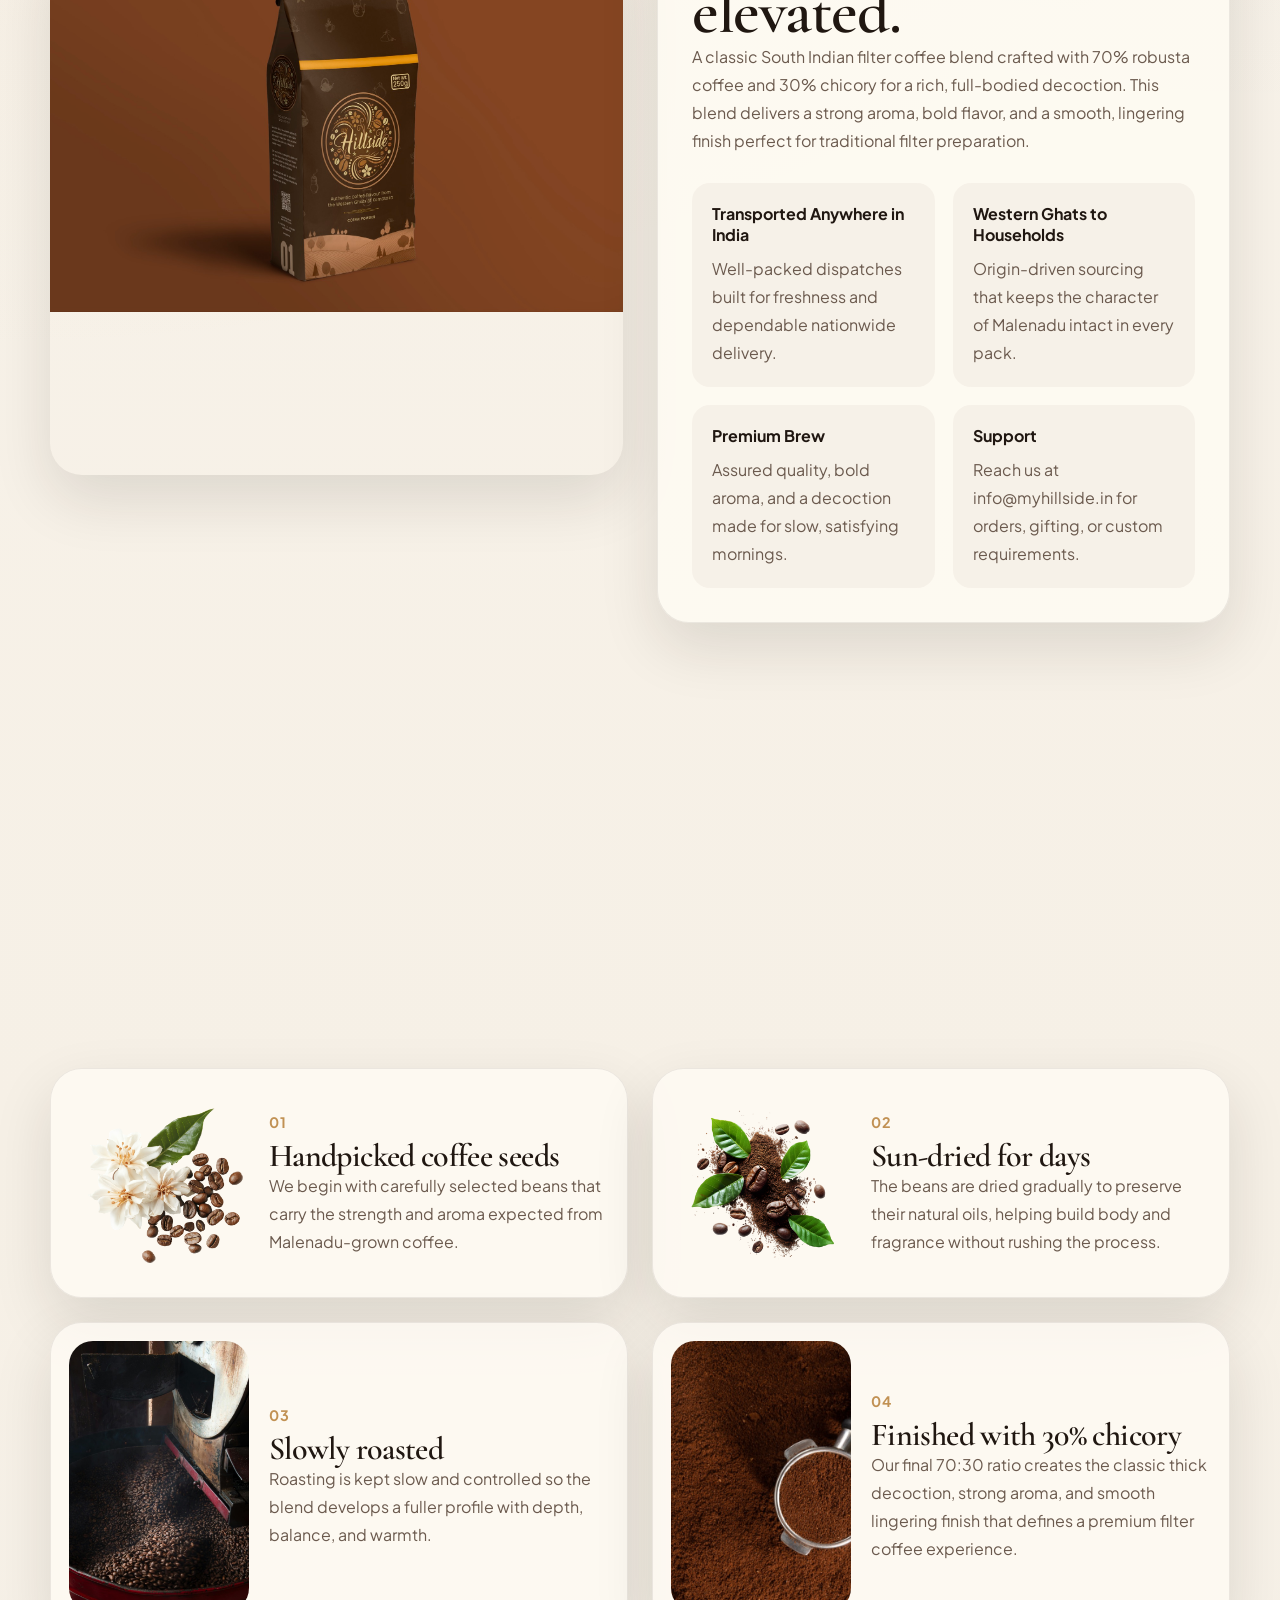
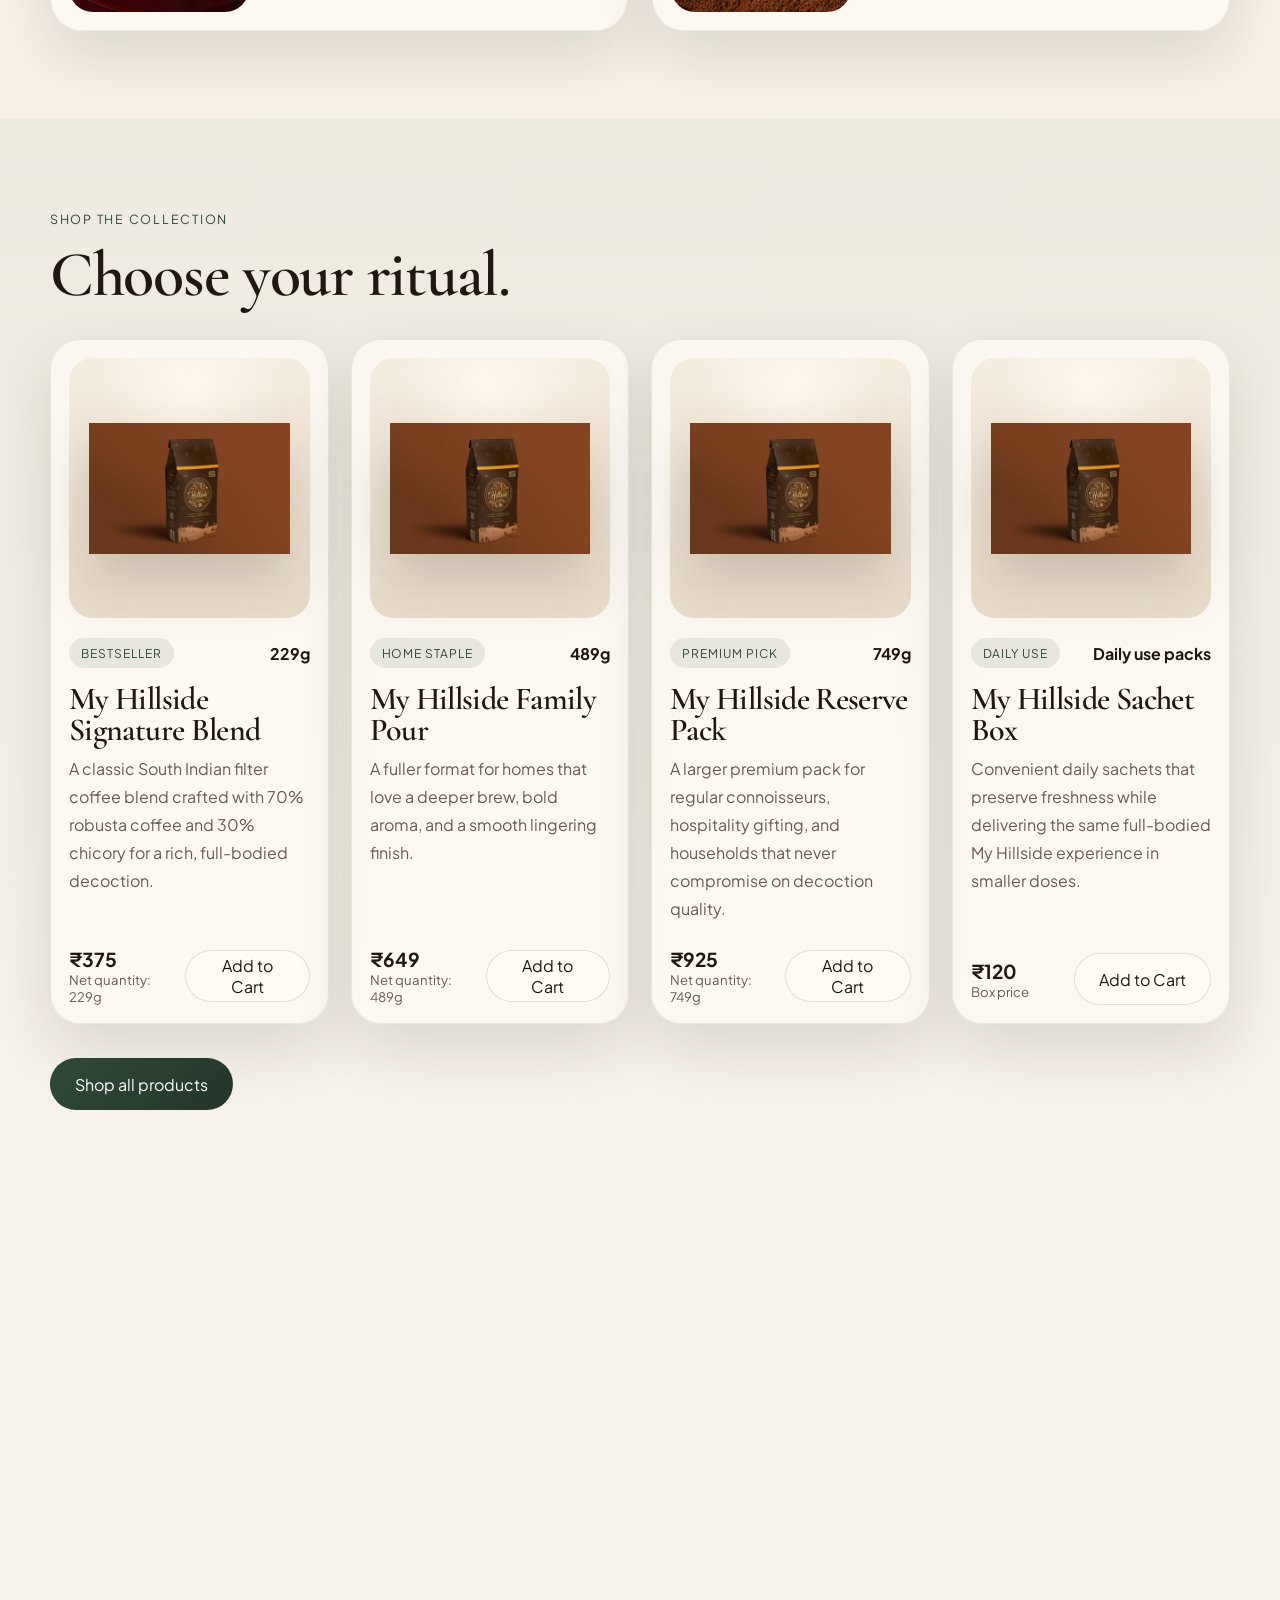
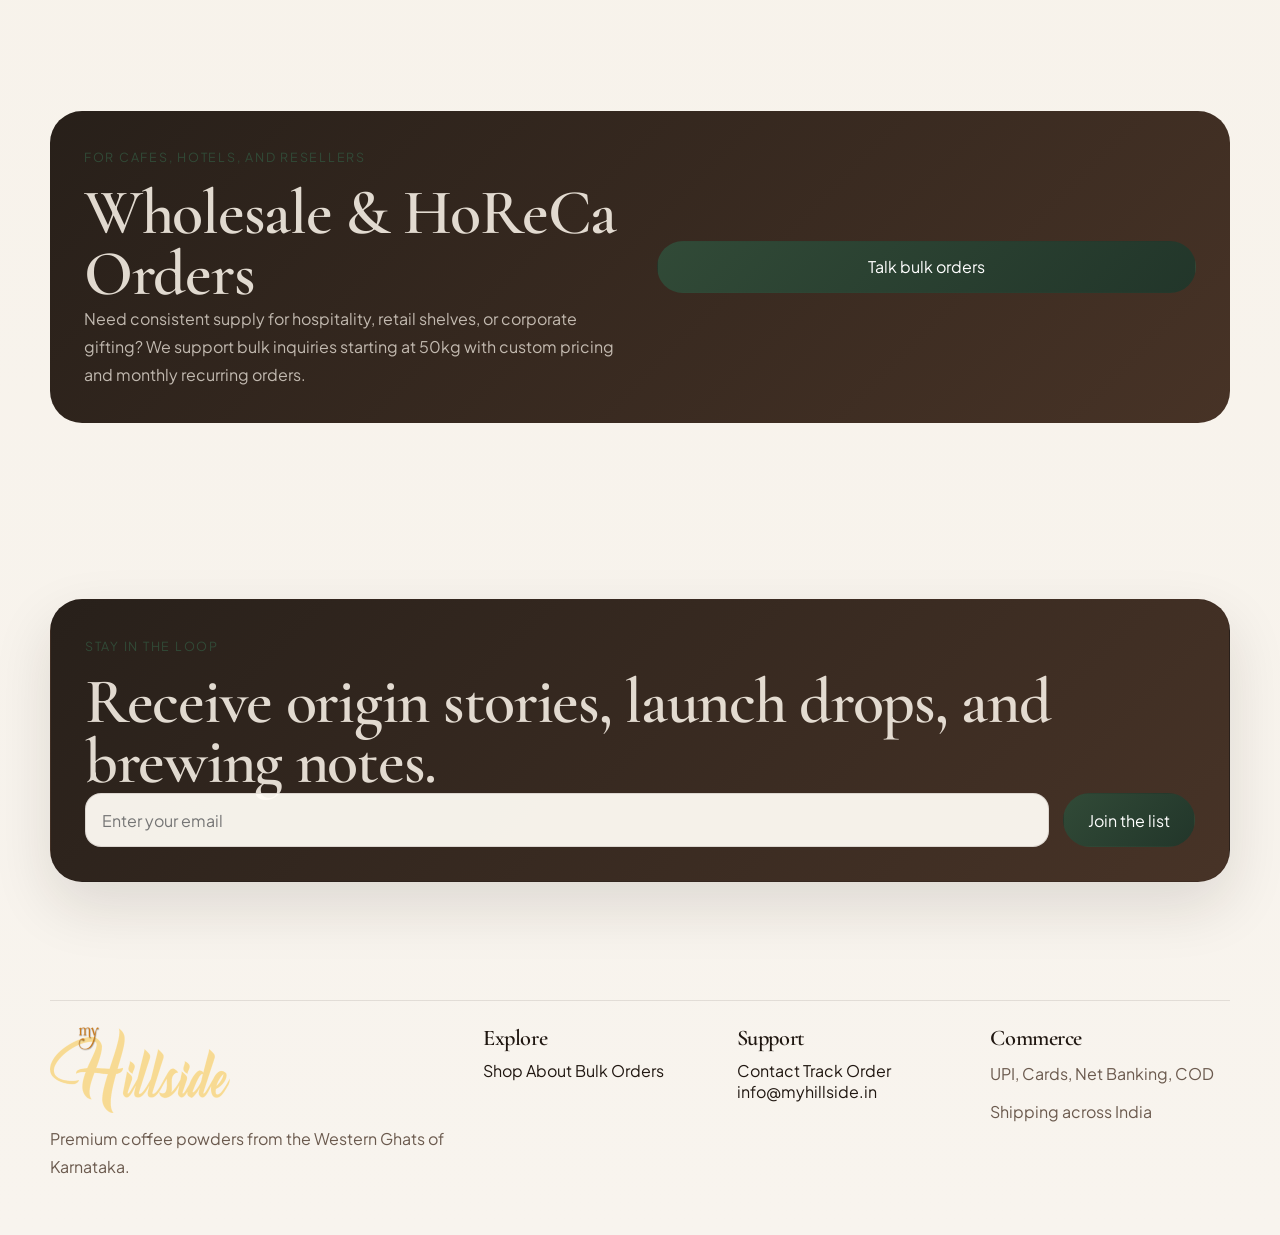
==== commit 0797b66e: "fix: compact checkout panel layout, mobile-friendly payment options, prevent iOS zoom" ====
--- a/index.html
+++ b/index.html
@@ -300,19 +300,18 @@
         <input name="name" type="text" placeholder="Full name" required>
         <input name="phone" type="tel" placeholder="Phone number" required>
         <input name="email" type="email" placeholder="Email address" required>
-        <textarea name="address" placeholder="Delivery address" rows="4" required></textarea>
+        <textarea name="address" placeholder="Delivery address" rows="3" required></textarea>
         <div class="field-row">
           <input name="city" type="text" placeholder="City" required>
           <input name="pincode" type="text" placeholder="PIN code" required>
         </div>
         <div class="payment-options">
-          <label><input type="radio" name="paymentMethod" value="upi" checked> UPI</label>
-          <label><input type="radio" name="paymentMethod" value="card"> Debit/Credit Card</label>
-          <label><input type="radio" name="paymentMethod" value="netbanking"> Net Banking</label>
-          <label><input type="radio" name="paymentMethod" value="cod"> Cash on Delivery</label>
+          <label><input type="radio" name="paymentMethod" value="upi" checked>UPI</label>
+          <label><input type="radio" name="paymentMethod" value="card">Card</label>
+          <label><input type="radio" name="paymentMethod" value="netbanking">Net Banking</label>
+          <label><input type="radio" name="paymentMethod" value="cod">COD</label>
         </div>
         <button class="button button-primary button-block" type="submit">Pay Securely</button>
-        <p class="form-note">Razorpay-style checkout is ready to activate once you add your live key in <code>assets/js/site-config.js</code>.</p>
       </form>
       <div class="checkout-success" data-checkout-success hidden>
         <h3>Order placed successfully.</h3>
--- a/assets/css/styles.css
+++ b/assets/css/styles.css
@@ -712,23 +712,27 @@
 
 .payment-options {
   display: grid;
-  grid-template-columns: repeat(2, minmax(0, 1fr));
-  gap: 12px;
-  margin-bottom: 12px;
+  grid-template-columns: repeat(4, minmax(0, 1fr));
+  gap: 8px;
+  margin-bottom: 4px;
 }
 
 .payment-options label,
 .checkbox-label {
   display: flex;
-  align-items: center;
-  gap: 8px;
-  padding: 10px 14px;
+  flex-direction: column;
+  align-items: center;
+  justify-content: center;
+  gap: 6px;
+  padding: 10px 6px;
   border: 1.5px solid var(--line);
   border-radius: 12px;
   background: rgba(255, 252, 245, 0.95);
   color: var(--ink);
   cursor: pointer;
-  font-size: 0.9rem;
+  font-size: 0.78rem;
+  text-align: center;
+  line-height: 1.2;
   transition: border-color 160ms ease, background 160ms ease;
 }
 
@@ -819,18 +823,31 @@
   position: absolute;
   right: 0;
   top: 0;
-  height: 100%;
+  height: 100vh;
+  height: 100dvh;
   width: min(540px, 100%);
   padding: 26px;
   background: #fffaf3;
   transform: translateX(100%);
   transition: transform 240ms ease;
   overflow-y: auto;
+  -webkit-overflow-scrolling: touch;
 }
 
 .checkout-panel {
-  width: min(620px, 100%);
-  padding-top: 64px;
+  width: min(560px, 100%);
+  padding: 20px 24px 32px;
+  padding-top: 58px;
+}
+
+.checkout-panel h2 {
+  font-size: 1.45rem;
+  margin-bottom: 4px;
+  margin-top: 2px;
+}
+
+.checkout-panel .eyebrow {
+  font-size: 0.72rem;
 }
 
 .cart-drawer.is-open .cart-panel,
@@ -914,8 +931,8 @@
 
 .checkout-form {
   display: grid;
-  gap: 14px;
-  margin-top: 24px;
+  gap: 10px;
+  margin-top: 16px;
 }
 
 .checkout-success {
@@ -1066,24 +1083,42 @@
   .cart-panel,
   .checkout-panel {
     width: 100%;
-    padding: 16px;
-    padding-top: 58px;
+    padding: 14px 14px 28px;
+    padding-top: 54px;
+  }
+
+  .checkout-panel h2 {
+    font-size: 1.25rem;
+  }
+
+  .checkout-form {
+    gap: 8px;
+    margin-top: 12px;
   }
 
   .checkout-form input,
   .checkout-form textarea {
     font-size: 16px; /* prevent iOS auto-zoom on focus */
-    min-height: 48px;
+    min-height: 46px;
+    padding: 10px 14px;
+  }
+
+  .checkout-form textarea {
+    rows: 2;
   }
 
   .payment-options {
-    grid-template-columns: 1fr 1fr;
+    grid-template-columns: repeat(2, 1fr);
+    gap: 7px;
+  }
+
+  .payment-options label {
+    padding: 9px 6px;
+    font-size: 0.75rem;
+  }
+
+  .field-row {
     gap: 8px;
-  }
-
-  .payment-options label {
-    padding: 10px 10px;
-    font-size: 0.82rem;
   }
 
   .section-space {
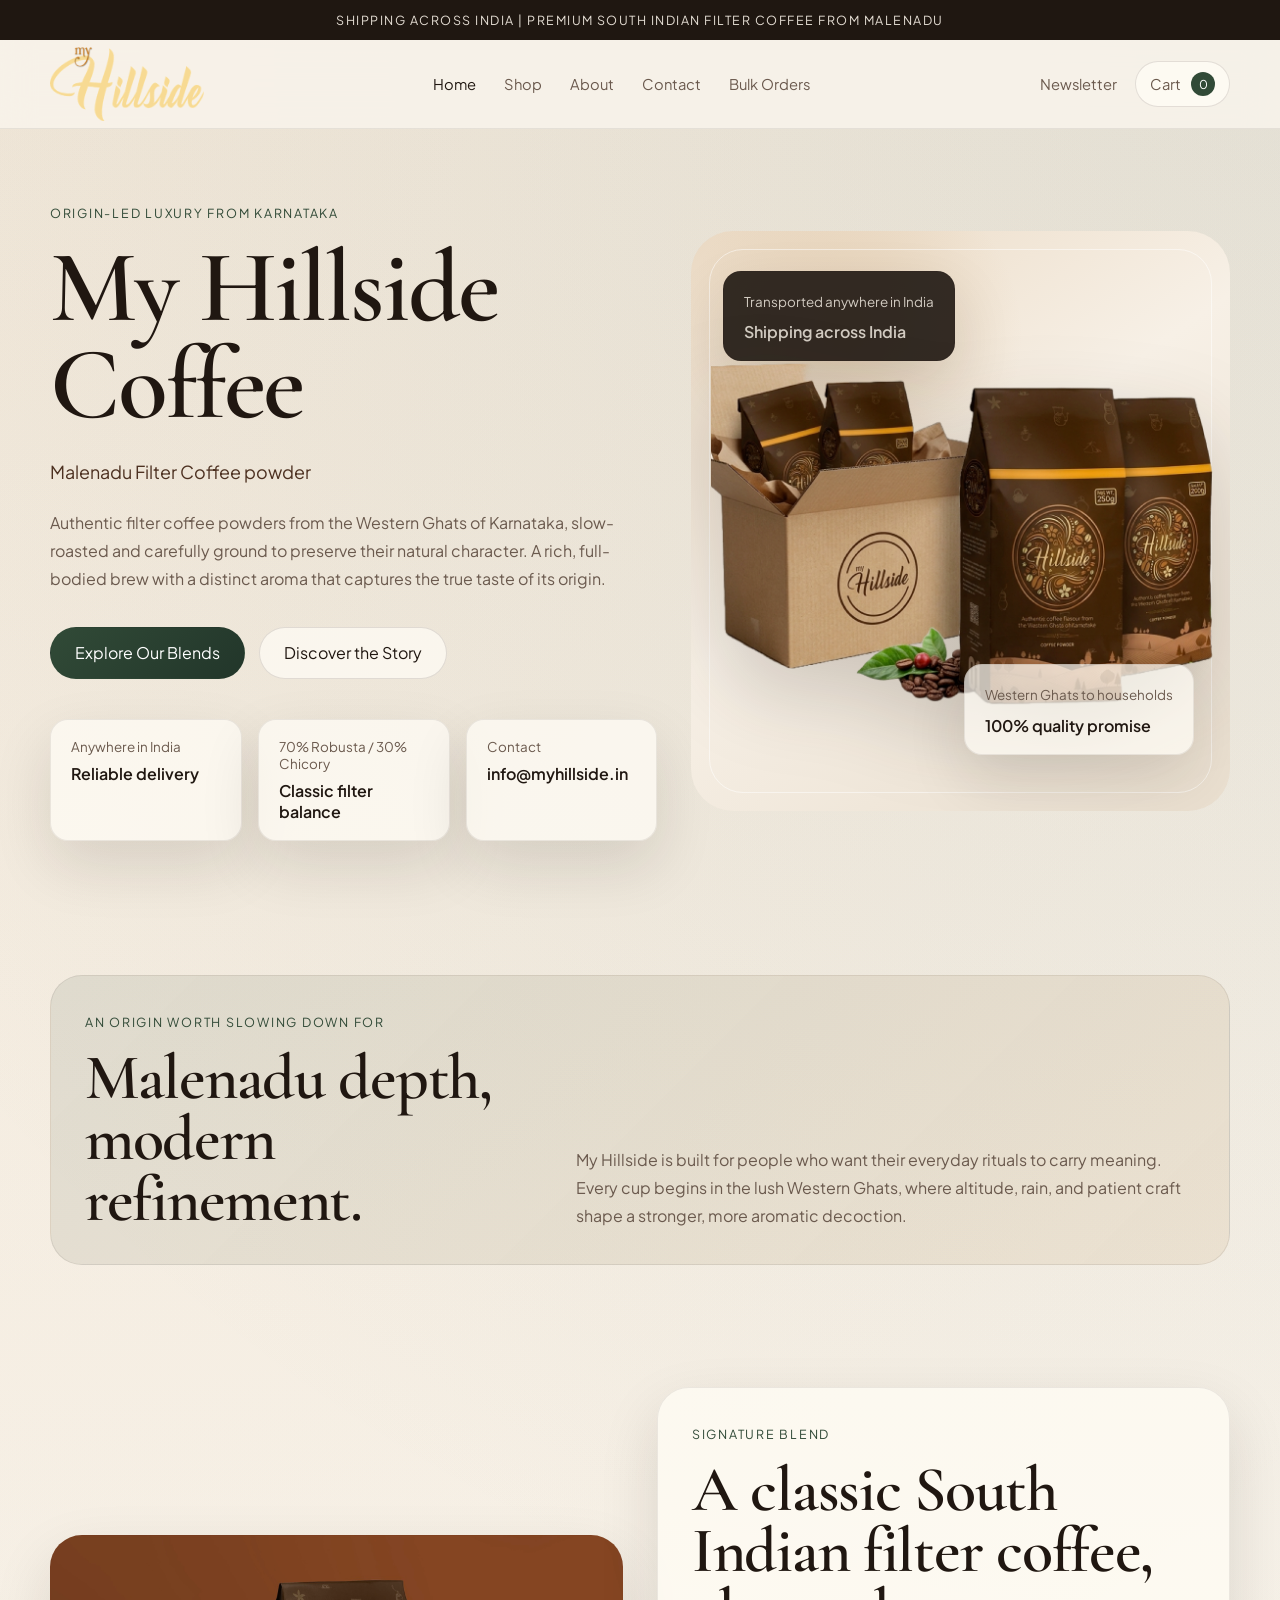
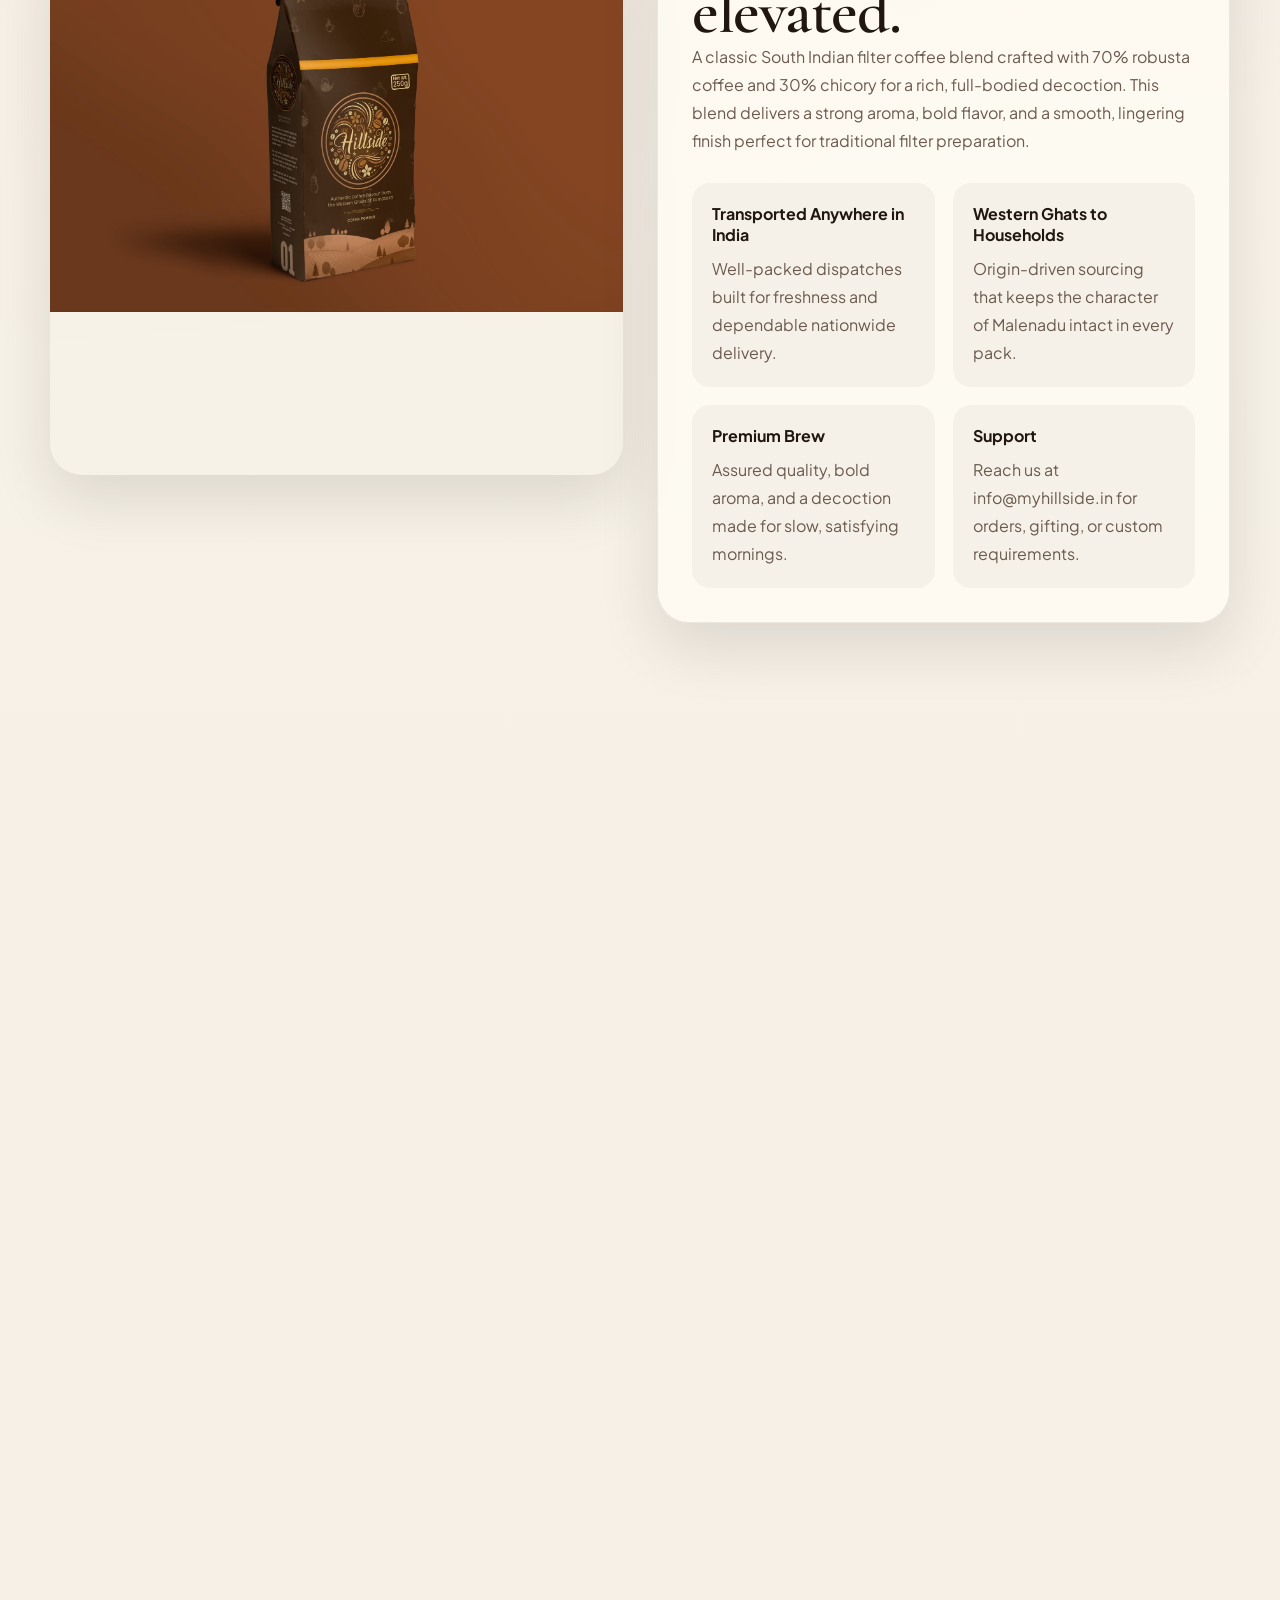
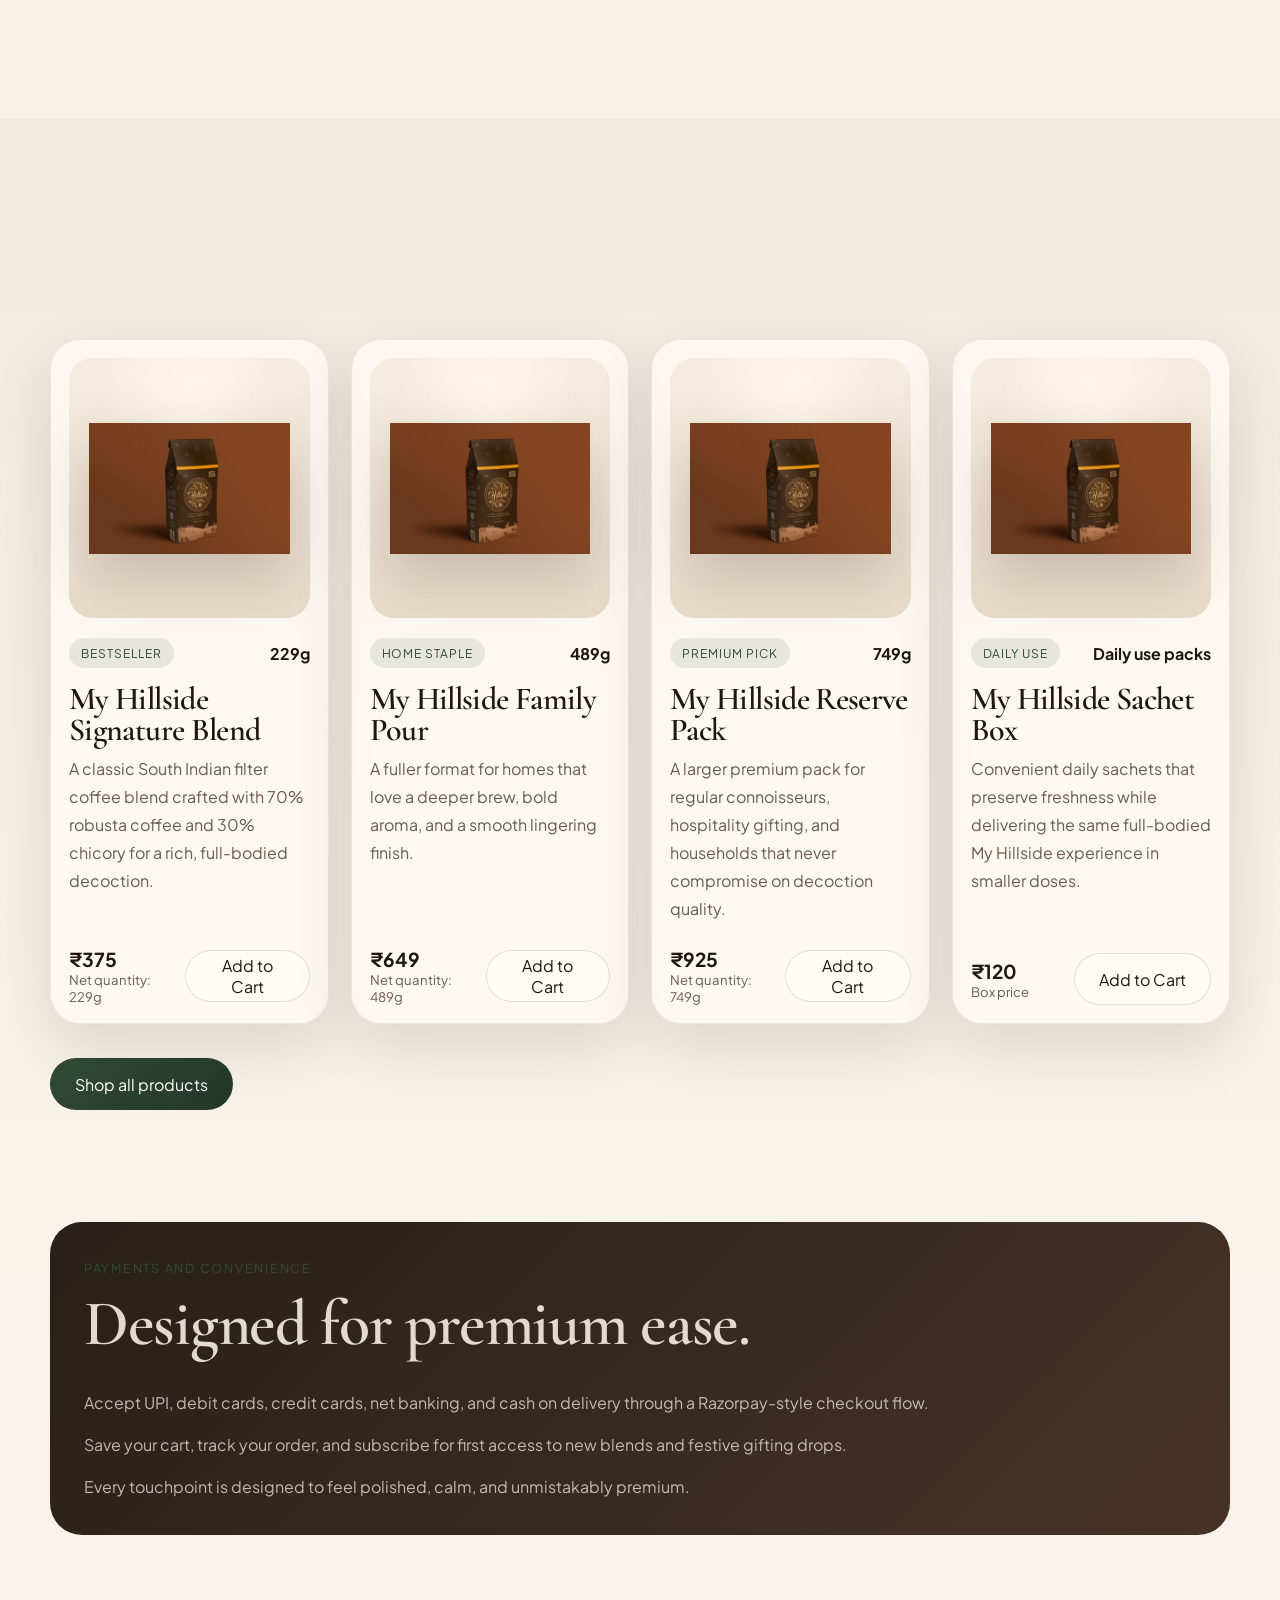
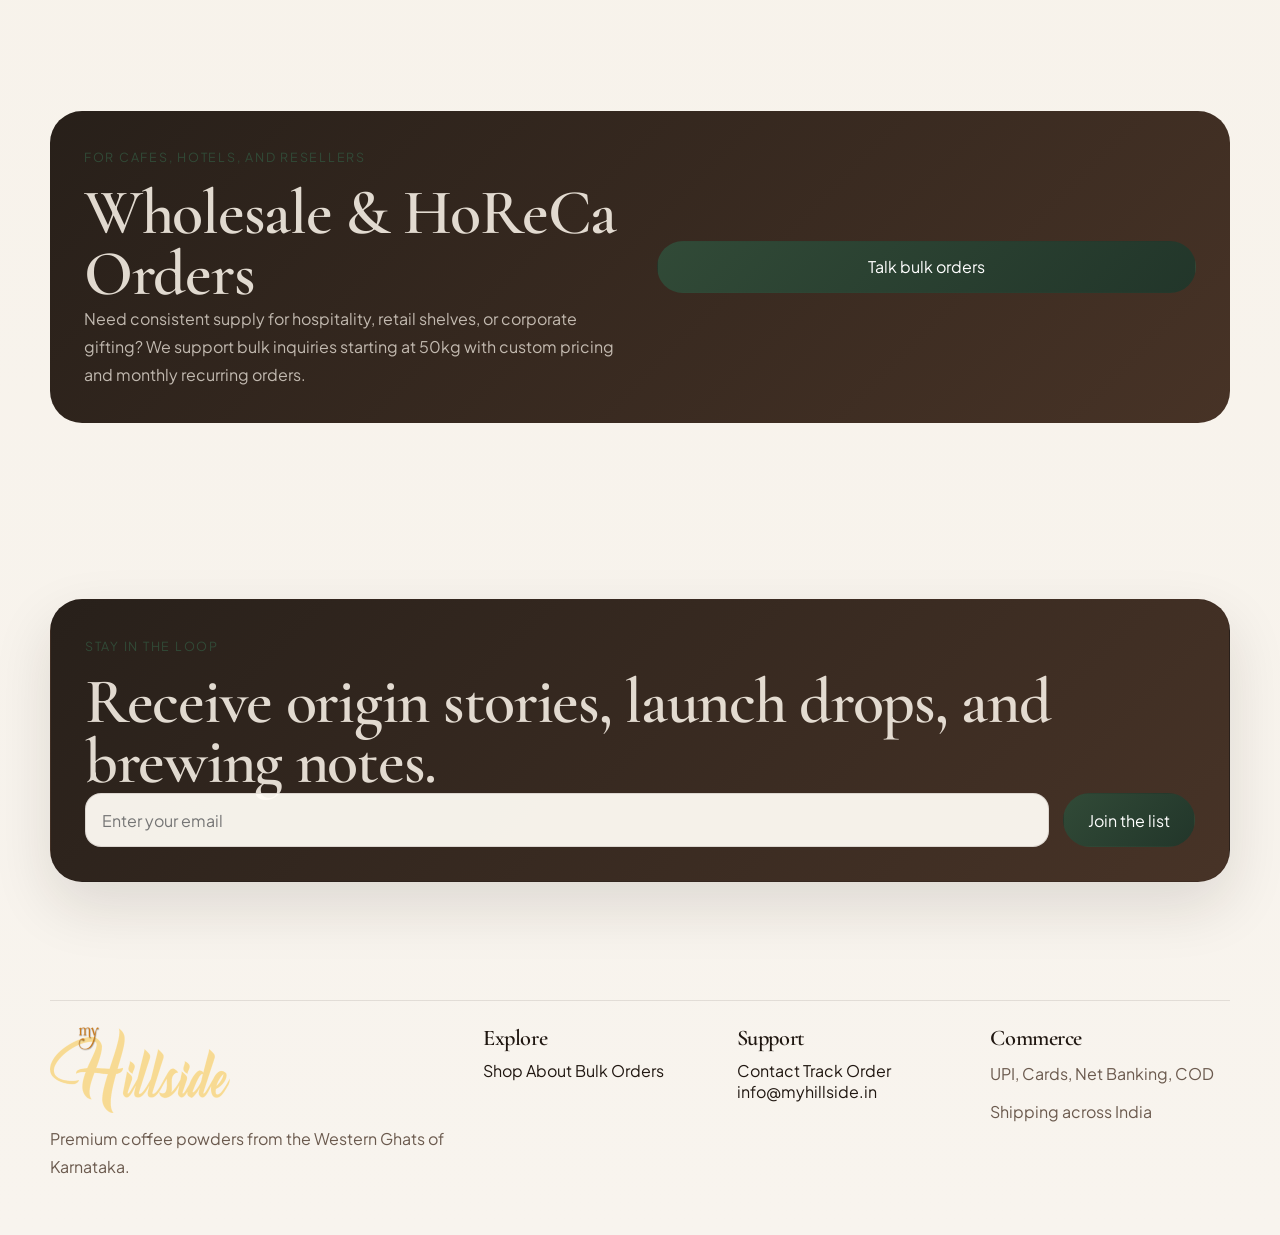
==== commit f42bf875: "redesign: clean sectioned checkout layout with sticky header" ====
--- a/index.html
+++ b/index.html
@@ -293,26 +293,48 @@
   <div class="checkout-modal" data-checkout-modal aria-hidden="true">
     <div class="checkout-backdrop" data-close-checkout></div>
     <section class="checkout-panel">
-      <button class="cart-close" type="button" data-close-checkout aria-label="Close checkout">+</button>
-      <span class="eyebrow">Secure checkout</span>
-      <h2>Complete your order</h2>
+
+      <div class="checkout-header">
+        <div>
+          <span class="eyebrow">Secure checkout</span>
+          <h2 class="checkout-title">Complete your order</h2>
+        </div>
+        <button class="cart-close checkout-close-btn" type="button" data-close-checkout aria-label="Close checkout">+</button>
+      </div>
+
       <form class="checkout-form" data-checkout-form>
-        <input name="name" type="text" placeholder="Full name" required>
-        <input name="phone" type="tel" placeholder="Phone number" required>
-        <input name="email" type="email" placeholder="Email address" required>
-        <textarea name="address" placeholder="Delivery address" rows="3" required></textarea>
-        <div class="field-row">
-          <input name="city" type="text" placeholder="City" required>
-          <input name="pincode" type="text" placeholder="PIN code" required>
-        </div>
-        <div class="payment-options">
-          <label><input type="radio" name="paymentMethod" value="upi" checked>UPI</label>
-          <label><input type="radio" name="paymentMethod" value="card">Card</label>
-          <label><input type="radio" name="paymentMethod" value="netbanking">Net Banking</label>
-          <label><input type="radio" name="paymentMethod" value="cod">COD</label>
-        </div>
+
+        <div class="checkout-section">
+          <p class="checkout-section-label">Contact</p>
+          <input name="name" type="text" placeholder="Full name" required>
+          <div class="field-row">
+            <input name="phone" type="tel" placeholder="Phone" required>
+            <input name="email" type="email" placeholder="Email" required>
+          </div>
+        </div>
+
+        <div class="checkout-section">
+          <p class="checkout-section-label">Delivery address</p>
+          <textarea name="address" placeholder="Street address, landmark" rows="2" required></textarea>
+          <div class="field-row">
+            <input name="city" type="text" placeholder="City" required>
+            <input name="pincode" type="text" placeholder="PIN code" required>
+          </div>
+        </div>
+
+        <div class="checkout-section">
+          <p class="checkout-section-label">Payment method</p>
+          <div class="payment-options">
+            <label><input type="radio" name="paymentMethod" value="upi" checked>UPI</label>
+            <label><input type="radio" name="paymentMethod" value="card">Card</label>
+            <label><input type="radio" name="paymentMethod" value="netbanking">Net Banking</label>
+            <label><input type="radio" name="paymentMethod" value="cod">COD</label>
+          </div>
+        </div>
+
         <button class="button button-primary button-block" type="submit">Pay Securely</button>
       </form>
+
       <div class="checkout-success" data-checkout-success hidden>
         <h3>Order placed successfully.</h3>
         <p data-checkout-message></p>
--- a/assets/css/styles.css
+++ b/assets/css/styles.css
@@ -686,8 +686,6 @@
 }
 
 .newsletter-form input,
-.checkout-form input,
-.checkout-form textarea,
 .form-card input,
 .form-card textarea {
   width: 100%;
@@ -697,6 +695,25 @@
   border-radius: 16px;
   background: rgba(255, 252, 245, 0.95);
   color: var(--ink);
+}
+
+.checkout-form input,
+.checkout-form textarea {
+  width: 100%;
+  min-height: 46px;
+  padding: 11px 14px;
+  border: 1px solid rgba(32, 23, 17, 0.14);
+  border-radius: 10px;
+  background: rgba(255, 252, 245, 0.95);
+  color: var(--ink);
+  font-size: 0.92rem;
+  transition: border-color 160ms ease;
+}
+
+.checkout-form input:focus,
+.checkout-form textarea:focus {
+  outline: none;
+  border-color: var(--forest);
 }
 
 .form-layout {
@@ -836,18 +853,62 @@
 
 .checkout-panel {
   width: min(560px, 100%);
-  padding: 20px 24px 32px;
-  padding-top: 58px;
-}
-
-.checkout-panel h2 {
-  font-size: 1.45rem;
-  margin-bottom: 4px;
-  margin-top: 2px;
-}
-
-.checkout-panel .eyebrow {
-  font-size: 0.72rem;
+  padding: 0;
+  display: flex;
+  flex-direction: column;
+}
+
+.checkout-header {
+  display: flex;
+  align-items: center;
+  justify-content: space-between;
+  gap: 12px;
+  padding: 20px 24px 16px;
+  border-bottom: 1px solid var(--line);
+  position: sticky;
+  top: 0;
+  background: #fffaf3;
+  z-index: 2;
+  flex-shrink: 0;
+}
+
+.checkout-title {
+  font-size: 1.4rem;
+  margin: 3px 0 0;
+  line-height: 1.1;
+}
+
+.checkout-close-btn {
+  position: static !important;
+  flex-shrink: 0;
+}
+
+.checkout-form {
+  display: grid;
+  gap: 0;
+  padding: 0 24px 32px;
+  flex: 1;
+}
+
+.checkout-section {
+  display: grid;
+  gap: 8px;
+  padding: 18px 0;
+  border-bottom: 1px solid rgba(32, 23, 17, 0.07);
+}
+
+.checkout-section:last-of-type {
+  border-bottom: none;
+  padding-bottom: 12px;
+}
+
+.checkout-section-label {
+  margin: 0 0 2px;
+  font-size: 0.7rem;
+  font-weight: 700;
+  letter-spacing: 0.1em;
+  text-transform: uppercase;
+  color: var(--muted);
 }
 
 .cart-drawer.is-open .cart-panel,
@@ -1080,31 +1141,38 @@
 }
 
 @media (max-width: 640px) {
-  .cart-panel,
-  .checkout-panel {
+  .cart-panel {
     width: 100%;
     padding: 14px 14px 28px;
     padding-top: 54px;
   }
 
-  .checkout-panel h2 {
-    font-size: 1.25rem;
+  .checkout-panel {
+    width: 100%;
+  }
+
+  .checkout-header {
+    padding: 16px 16px 14px;
+  }
+
+  .checkout-title {
+    font-size: 1.2rem;
   }
 
   .checkout-form {
-    gap: 8px;
-    margin-top: 12px;
+    padding: 0 16px 28px;
+  }
+
+  .checkout-section {
+    padding: 14px 0;
+    gap: 7px;
   }
 
   .checkout-form input,
   .checkout-form textarea {
-    font-size: 16px; /* prevent iOS auto-zoom on focus */
-    min-height: 46px;
-    padding: 10px 14px;
-  }
-
-  .checkout-form textarea {
-    rows: 2;
+    font-size: 16px; /* prevent iOS auto-zoom */
+    min-height: 44px;
+    padding: 10px 12px;
   }
 
   .payment-options {
@@ -1118,7 +1186,7 @@
   }
 
   .field-row {
-    gap: 8px;
+    gap: 7px;
   }
 
   .section-space {
